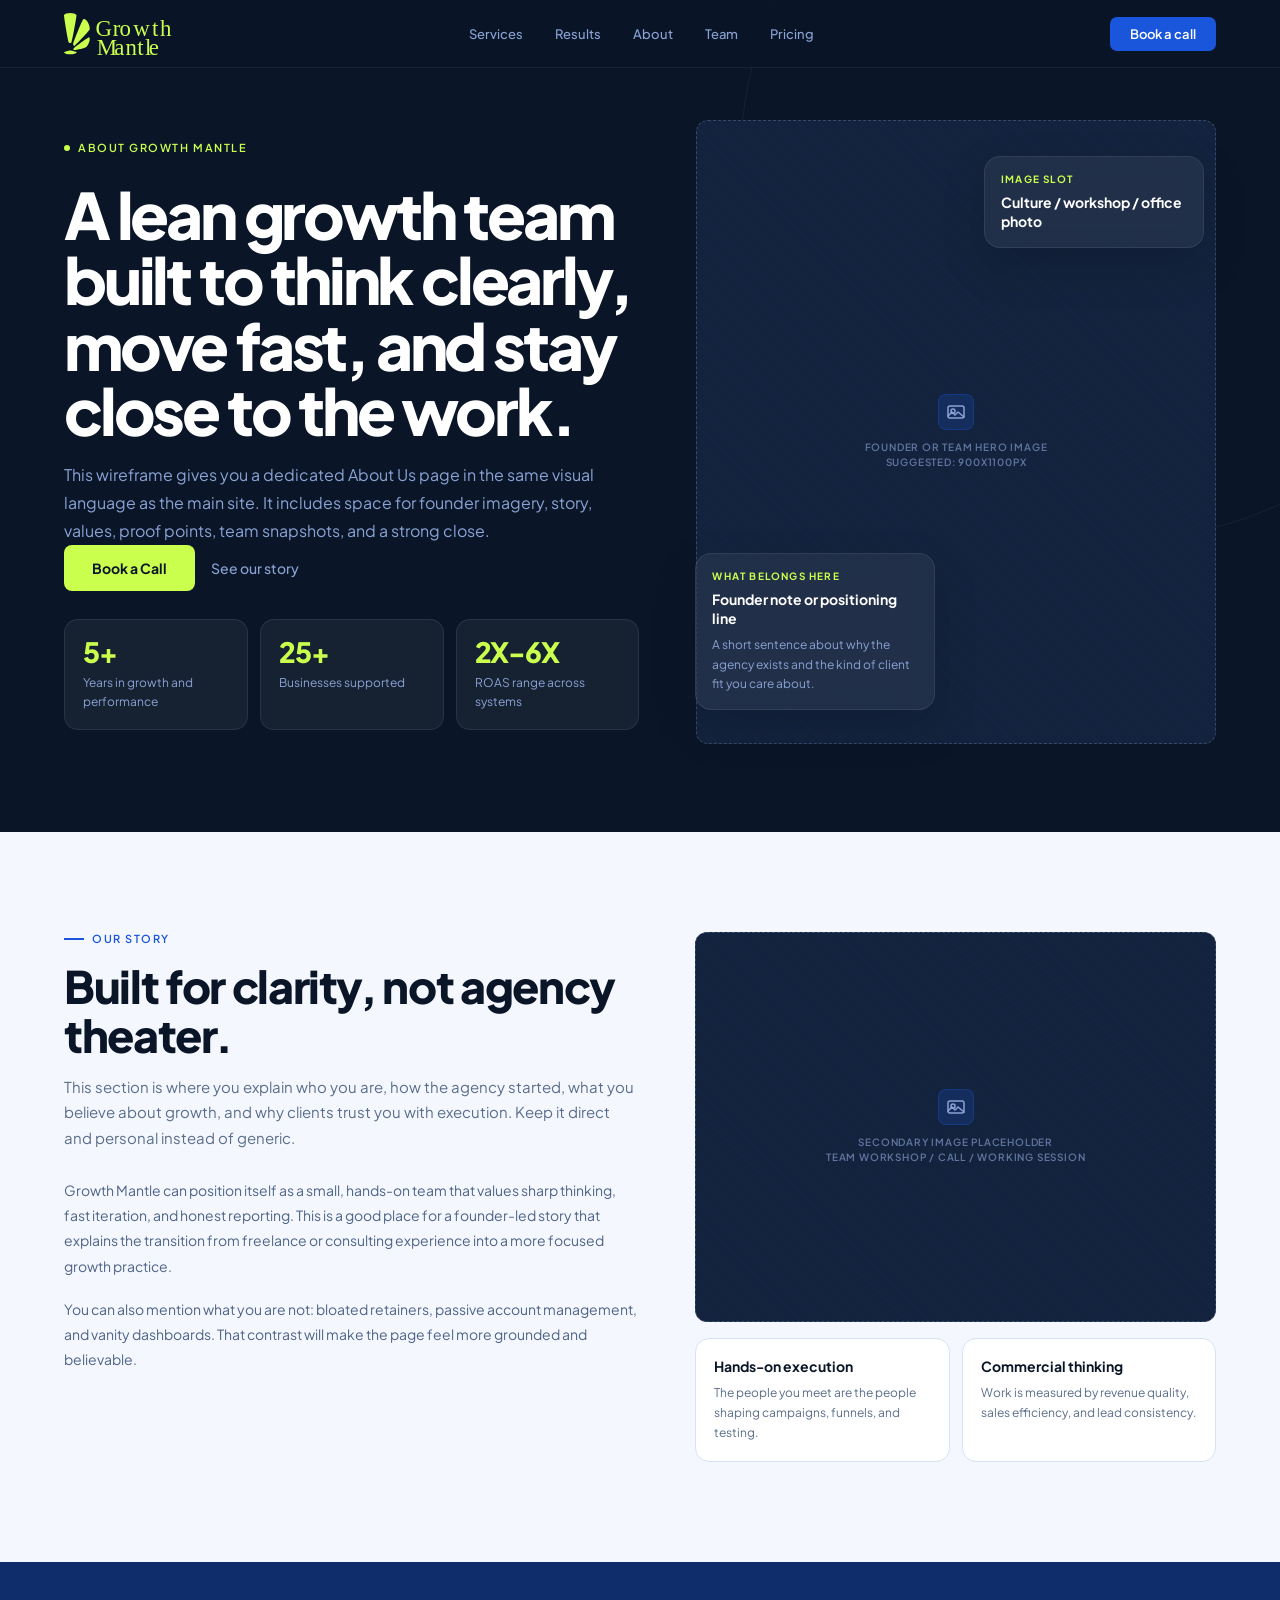
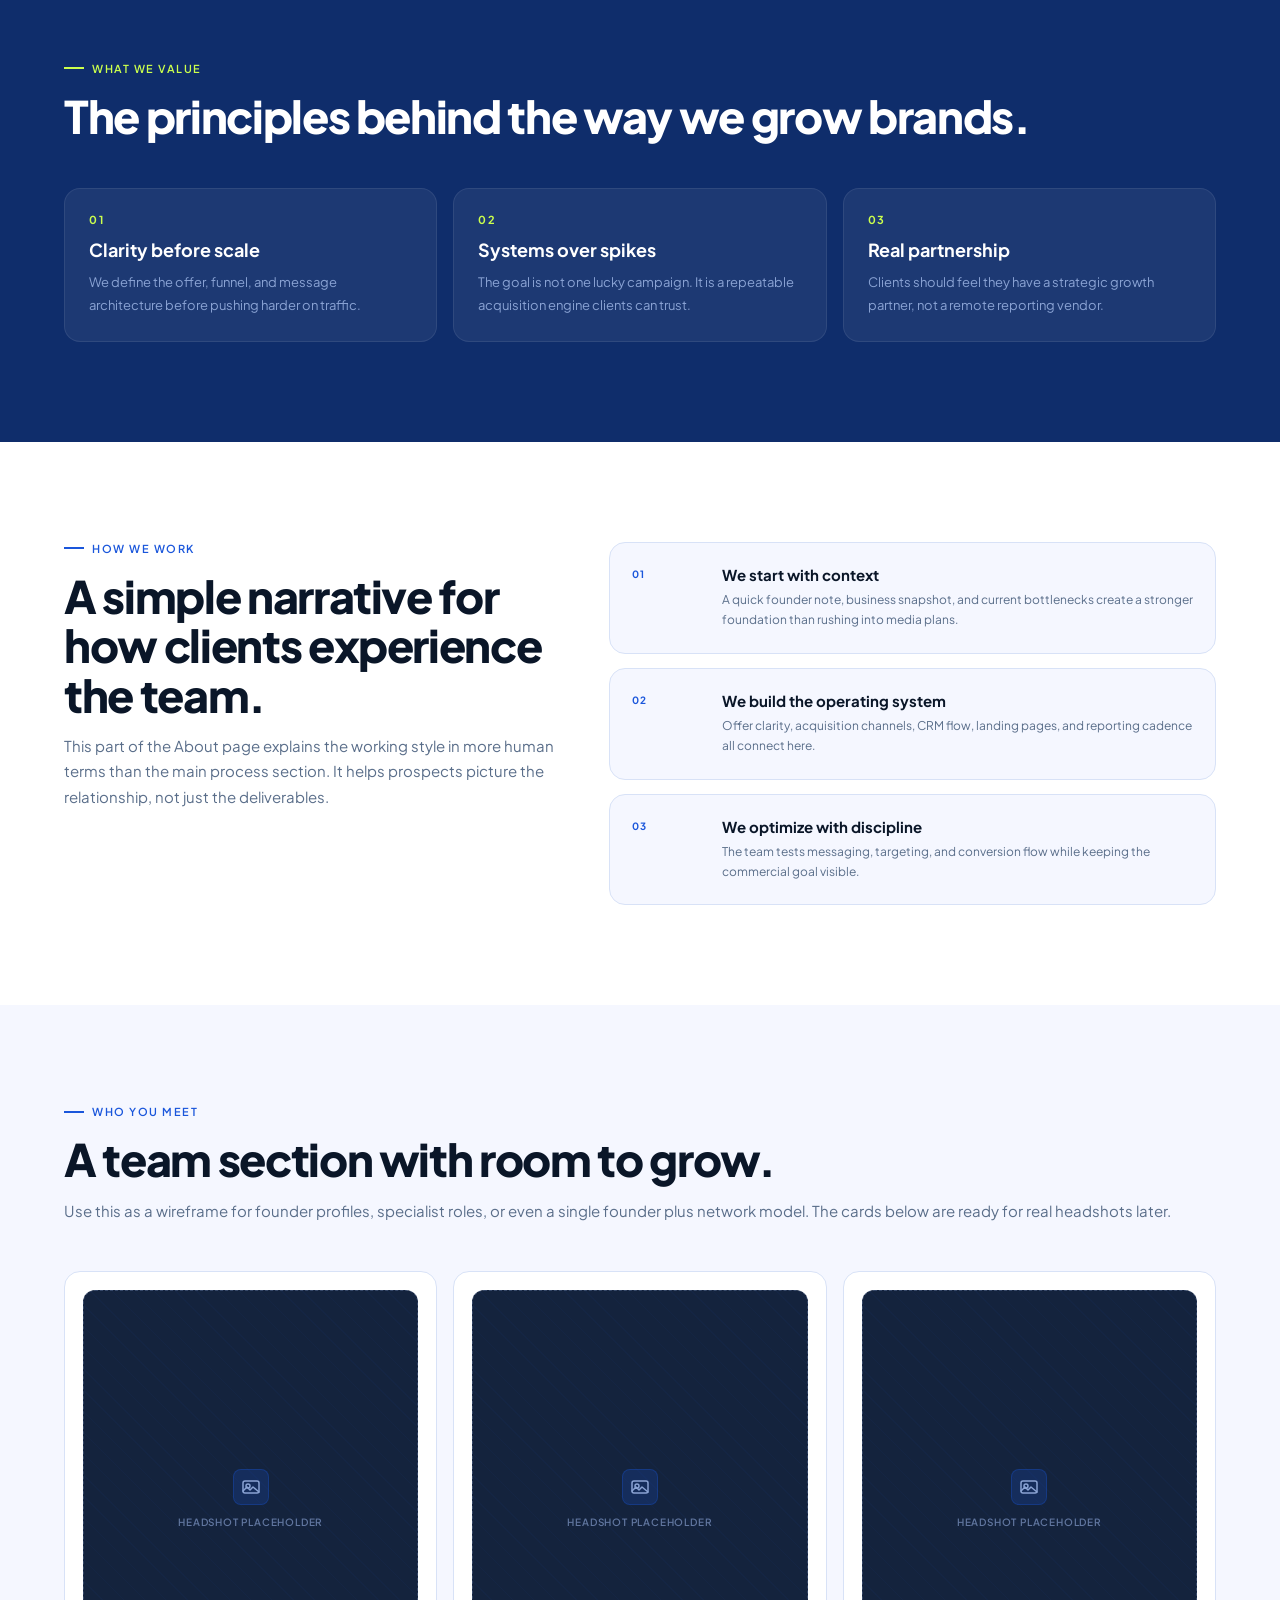
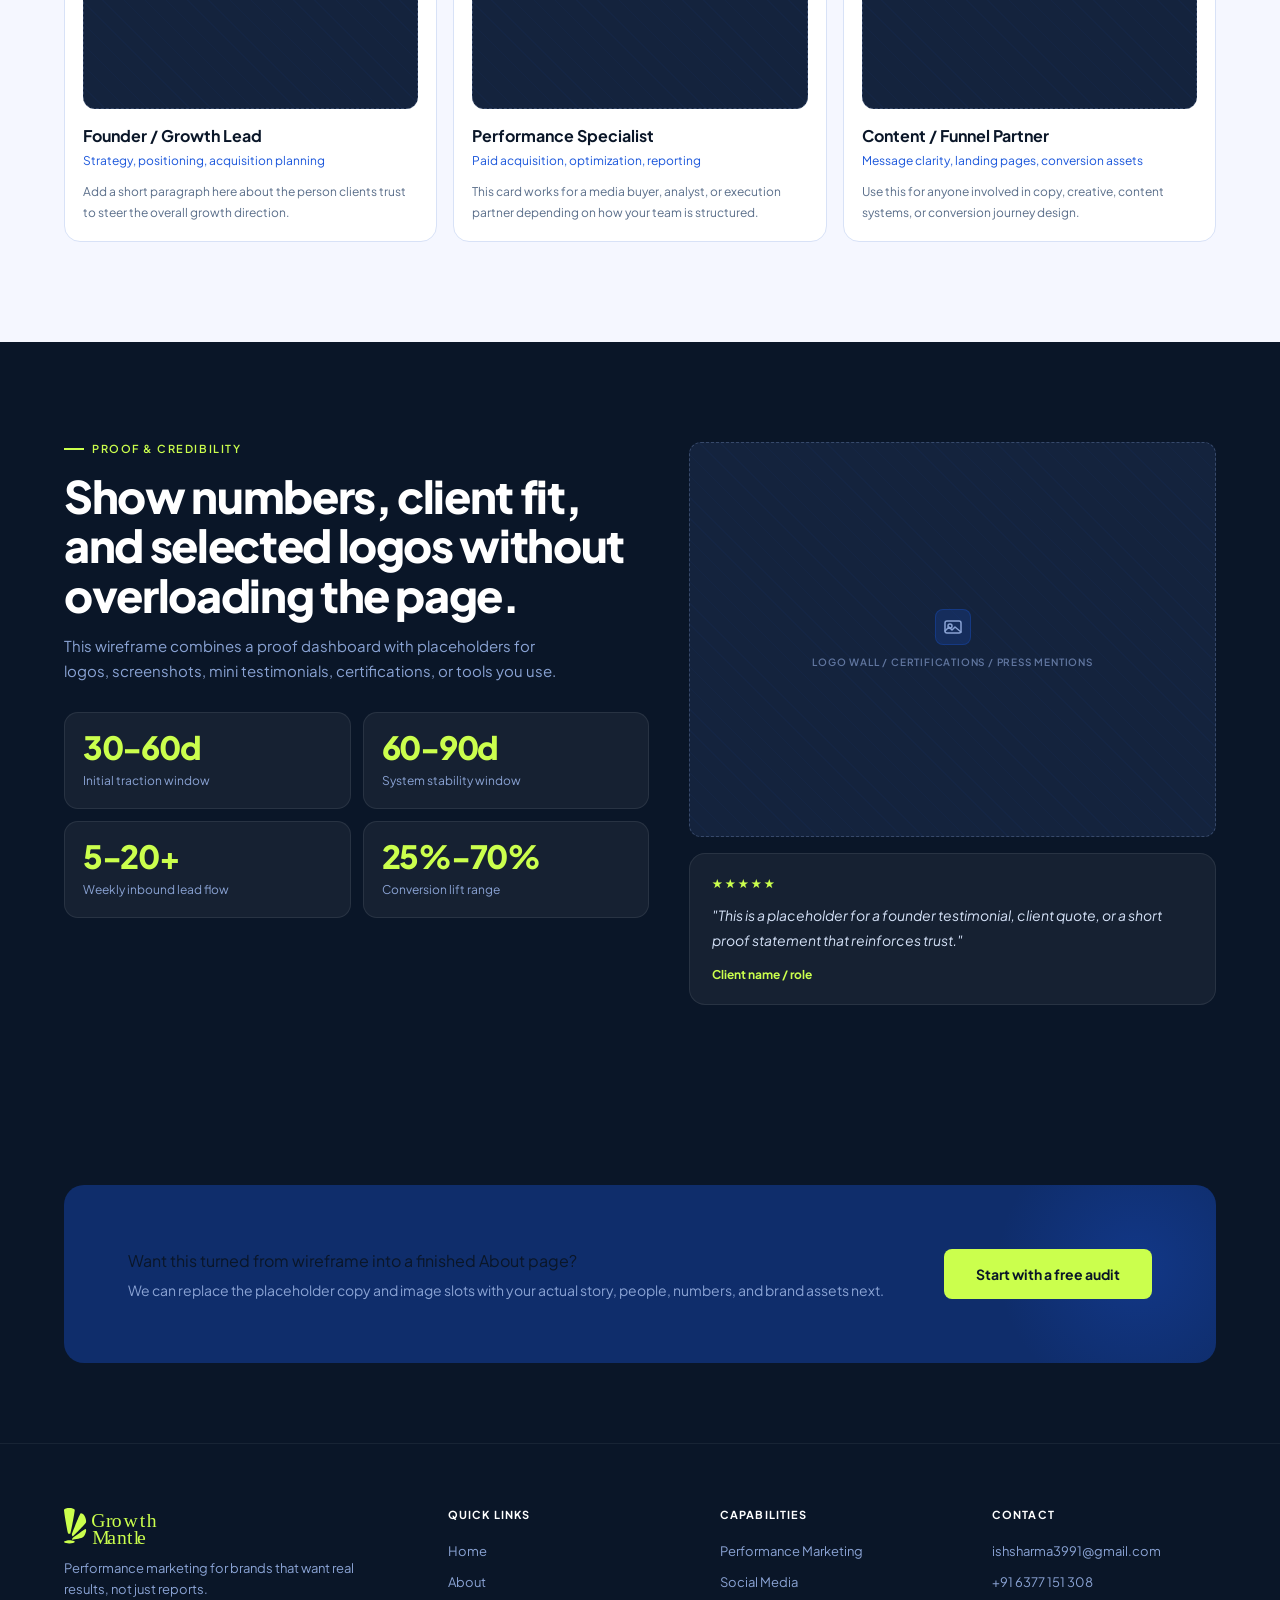
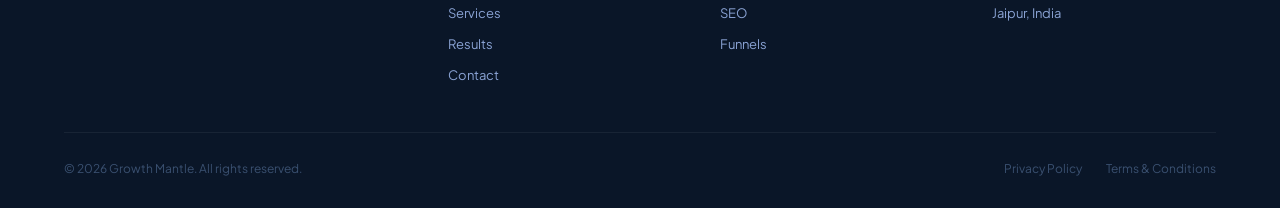
==== about.html @ 4ba9807e "feat: add About page wireframe and corresponding component styles" ====
<!DOCTYPE html>
<html lang="en">

<head>
  <meta charset="UTF-8">
  <meta name="viewport" content="width=device-width, initial-scale=1.0">
  <title>About Us - Growth Mantle</title>
  <link href="https://fonts.googleapis.com/css2?family=Plus+Jakarta+Sans:wght@300;400;500;600;700;800&display=swap"
    rel="stylesheet">
  <link rel="stylesheet" href="css/style.css">
</head>

<body class="about-page">

  <nav>
    <div class="nav-inner">
      <a href="index.html" class="nav-logo" aria-label="Growth Mantle home">
        <img src="images/logo.svg" alt="Growth Mantle" class="nav-logo-image">
      </a>
      <div class="nav-links">
        <a href="index.html#services">Services</a>
        <a href="index.html#results">Results</a>
        <a href="about.html">About</a>
        <a href="#team">Team</a>
        <a href="index.html#pricing">Pricing</a>
      </div>
      <a href="index.html#contact" class="nav-cta">Book a call</a>
    </div>
  </nav>

  <section class="about-page-hero">
    <div class="about-page-hero-bg about-page-hero-bg-a"></div>
    <div class="about-page-hero-bg about-page-hero-bg-b"></div>
    <div class="about-page-inner">
      <div class="about-page-copy fade-up">
        <div class="hero-eyebrow"><span class="hero-dot"></span> About Growth Mantle</div>
        <h1 class="about-page-h1">A lean growth team built to think clearly, move fast, and stay close to the work.</h1>
        <p class="about-page-sub">This wireframe gives you a dedicated About Us page in the same visual language as the
          main site. It includes space for founder imagery, story, values, proof points, team snapshots, and a strong
          close.</p>
        <div class="hero-actions">
          <a href="index.html#contact" class="btn-primary">Book a Call</a>
          <a href="#story" class="btn-ghost">See our story</a>
        </div>
        <div class="about-page-mini-stats">
          <div class="about-page-mini-card">
            <div class="about-page-mini-value">5+</div>
            <div class="about-page-mini-label">Years in growth and performance</div>
          </div>
          <div class="about-page-mini-card">
            <div class="about-page-mini-value">25+</div>
            <div class="about-page-mini-label">Businesses supported</div>
          </div>
          <div class="about-page-mini-card">
            <div class="about-page-mini-value">2X-6X</div>
            <div class="about-page-mini-label">ROAS range across systems</div>
          </div>
        </div>
      </div>
      <div class="about-page-visual fade-up">
        <div class="about-wire-hero-main ph">
          <div class="ph-icon"><svg width="20" height="20" viewBox="0 0 20 20" fill="none">
              <rect x="2" y="4" width="16" height="12" rx="2" stroke="#8AA3D4" stroke-width="1.5" />
              <circle cx="7" cy="9" r="2" stroke="#8AA3D4" stroke-width="1.5" />
              <path d="M2 14l4-4 3 3 3-3 6 5" stroke="#8AA3D4" stroke-width="1.5" stroke-linecap="round"
                stroke-linejoin="round" />
            </svg></div>
          <div class="ph-label">Founder or team hero image<br />Suggested: 900x1100px</div>
        </div>
        <div class="about-wire-floating about-wire-floating-a">
          <div class="about-wire-note-label">What belongs here</div>
          <div class="about-wire-note-title">Founder note or positioning line</div>
          <div class="about-wire-note-copy">A short sentence about why the agency exists and the kind of client fit you
            care about.</div>
        </div>
        <div class="about-wire-floating about-wire-floating-b">
          <div class="about-wire-note-label">Image Slot</div>
          <div class="about-wire-note-title">Culture / workshop / office photo</div>
        </div>
      </div>
    </div>
  </section>

  <section class="about-story-wrap" id="story">
    <div class="about-story-layout">
      <div class="fade-up">
        <div class="eyebrow">Our Story</div>
        <h2 class="sec-h2">Built for clarity, not agency theater.</h2>
        <p class="sec-p" style="max-width:580px;">This section is where you explain who you are, how the agency started,
          what you believe about growth, and why clients trust you with execution. Keep it direct and personal instead of
          generic.</p>
        <div class="about-story-text">
          <p>Growth Mantle can position itself as a small, hands-on team that values sharp thinking, fast iteration, and
            honest reporting. This is a good place for a founder-led story that explains the transition from freelance or
            consulting experience into a more focused growth practice.</p>
          <p>You can also mention what you are not: bloated retainers, passive account management, and vanity dashboards.
            That contrast will make the page feel more grounded and believable.</p>
        </div>
      </div>
      <div class="about-story-side fade-up">
        <div class="ph about-story-photo">
          <div class="ph-icon"><svg width="20" height="20" viewBox="0 0 20 20" fill="none">
              <rect x="2" y="4" width="16" height="12" rx="2" stroke="#8AA3D4" stroke-width="1.5" />
              <circle cx="7" cy="9" r="2" stroke="#8AA3D4" stroke-width="1.5" />
              <path d="M2 14l4-4 3 3 3-3 6 5" stroke="#8AA3D4" stroke-width="1.5" stroke-linecap="round"
                stroke-linejoin="round" />
            </svg></div>
          <div class="ph-label">Secondary image placeholder<br />Team workshop / call / working session</div>
        </div>
        <div class="about-principles">
          <div class="about-principle-card">
            <div class="about-principle-title">Hands-on execution</div>
            <div class="about-principle-copy">The people you meet are the people shaping campaigns, funnels, and testing.
            </div>
          </div>
          <div class="about-principle-card">
            <div class="about-principle-title">Commercial thinking</div>
            <div class="about-principle-copy">Work is measured by revenue quality, sales efficiency, and lead consistency.
            </div>
          </div>
        </div>
      </div>
    </div>
  </section>

  <section class="about-values-wrap">
    <div class="eyebrow volt">What We Value</div>
    <h2 class="sec-h2 light">The principles behind the way we grow brands.</h2>
    <div class="about-values-grid">
      <div class="about-value-card fade-up">
        <div class="about-value-num">01</div>
        <div class="about-value-title">Clarity before scale</div>
        <div class="about-value-copy">We define the offer, funnel, and message architecture before pushing harder on
          traffic.</div>
      </div>
      <div class="about-value-card fade-up">
        <div class="about-value-num">02</div>
        <div class="about-value-title">Systems over spikes</div>
        <div class="about-value-copy">The goal is not one lucky campaign. It is a repeatable acquisition engine clients
          can trust.</div>
      </div>
      <div class="about-value-card fade-up">
        <div class="about-value-num">03</div>
        <div class="about-value-title">Real partnership</div>
        <div class="about-value-copy">Clients should feel they have a strategic growth partner, not a remote reporting
          vendor.</div>
      </div>
    </div>
  </section>

  <section class="about-journey-wrap">
    <div class="about-journey-layout">
      <div class="fade-up">
        <div class="eyebrow">How We Work</div>
        <h2 class="sec-h2">A simple narrative for how clients experience the team.</h2>
        <p class="sec-p">This part of the About page explains the working style in more human terms than the main process
          section. It helps prospects picture the relationship, not just the deliverables.</p>
      </div>
      <div class="about-journey-list">
        <div class="about-journey-step fade-up">
          <div class="about-journey-step-num">01</div>
          <div>
            <div class="about-journey-step-title">We start with context</div>
            <div class="about-journey-step-copy">A quick founder note, business snapshot, and current bottlenecks create a
              stronger foundation than rushing into media plans.</div>
          </div>
        </div>
        <div class="about-journey-step fade-up">
          <div class="about-journey-step-num">02</div>
          <div>
            <div class="about-journey-step-title">We build the operating system</div>
            <div class="about-journey-step-copy">Offer clarity, acquisition channels, CRM flow, landing pages, and
              reporting cadence all connect here.</div>
          </div>
        </div>
        <div class="about-journey-step fade-up">
          <div class="about-journey-step-num">03</div>
          <div>
            <div class="about-journey-step-title">We optimize with discipline</div>
            <div class="about-journey-step-copy">The team tests messaging, targeting, and conversion flow while keeping the
              commercial goal visible.</div>
          </div>
        </div>
      </div>
    </div>
  </section>

  <section class="about-team-wrap" id="team">
    <div class="eyebrow">Who You Meet</div>
    <h2 class="sec-h2">A team section with room to grow.</h2>
    <p class="sec-p">Use this as a wireframe for founder profiles, specialist roles, or even a single founder plus
      network model. The cards below are ready for real headshots later.</p>
    <div class="about-team-grid">
      <div class="about-team-card fade-up">
        <div class="ph about-team-photo">
          <div class="ph-icon"><svg width="20" height="20" viewBox="0 0 20 20" fill="none">
              <rect x="2" y="4" width="16" height="12" rx="2" stroke="#8AA3D4" stroke-width="1.5" />
              <circle cx="7" cy="9" r="2" stroke="#8AA3D4" stroke-width="1.5" />
              <path d="M2 14l4-4 3 3 3-3 6 5" stroke="#8AA3D4" stroke-width="1.5" stroke-linecap="round"
                stroke-linejoin="round" />
            </svg></div>
          <div class="ph-label">Headshot placeholder</div>
        </div>
        <div class="about-team-name">Founder / Growth Lead</div>
        <div class="about-team-role">Strategy, positioning, acquisition planning</div>
        <div class="about-team-copy">Add a short paragraph here about the person clients trust to steer the overall growth
          direction.</div>
      </div>
      <div class="about-team-card fade-up">
        <div class="ph about-team-photo">
          <div class="ph-icon"><svg width="20" height="20" viewBox="0 0 20 20" fill="none">
              <rect x="2" y="4" width="16" height="12" rx="2" stroke="#8AA3D4" stroke-width="1.5" />
              <circle cx="7" cy="9" r="2" stroke="#8AA3D4" stroke-width="1.5" />
              <path d="M2 14l4-4 3 3 3-3 6 5" stroke="#8AA3D4" stroke-width="1.5" stroke-linecap="round"
                stroke-linejoin="round" />
            </svg></div>
          <div class="ph-label">Headshot placeholder</div>
        </div>
        <div class="about-team-name">Performance Specialist</div>
        <div class="about-team-role">Paid acquisition, optimization, reporting</div>
        <div class="about-team-copy">This card works for a media buyer, analyst, or execution partner depending on how
          your team is structured.</div>
      </div>
      <div class="about-team-card fade-up">
        <div class="ph about-team-photo">
          <div class="ph-icon"><svg width="20" height="20" viewBox="0 0 20 20" fill="none">
              <rect x="2" y="4" width="16" height="12" rx="2" stroke="#8AA3D4" stroke-width="1.5" />
              <circle cx="7" cy="9" r="2" stroke="#8AA3D4" stroke-width="1.5" />
              <path d="M2 14l4-4 3 3 3-3 6 5" stroke="#8AA3D4" stroke-width="1.5" stroke-linecap="round"
                stroke-linejoin="round" />
            </svg></div>
          <div class="ph-label">Headshot placeholder</div>
        </div>
        <div class="about-team-name">Content / Funnel Partner</div>
        <div class="about-team-role">Message clarity, landing pages, conversion assets</div>
        <div class="about-team-copy">Use this for anyone involved in copy, creative, content systems, or conversion
          journey design.</div>
      </div>
    </div>
  </section>

  <section class="about-proof-wrap">
    <div class="about-proof-layout">
      <div class="fade-up">
        <div class="eyebrow volt">Proof & Credibility</div>
        <h2 class="sec-h2 light">Show numbers, client fit, and selected logos without overloading the page.</h2>
        <p class="sec-p light">This wireframe combines a proof dashboard with placeholders for logos, screenshots, mini
          testimonials, certifications, or tools you use.</p>
        <div class="about-proof-grid">
          <div class="about-proof-card">
            <div class="about-proof-value">30-60d</div>
            <div class="about-proof-label">Initial traction window</div>
          </div>
          <div class="about-proof-card">
            <div class="about-proof-value">60-90d</div>
            <div class="about-proof-label">System stability window</div>
          </div>
          <div class="about-proof-card">
            <div class="about-proof-value">5-20+</div>
            <div class="about-proof-label">Weekly inbound lead flow</div>
          </div>
          <div class="about-proof-card">
            <div class="about-proof-value">25%-70%</div>
            <div class="about-proof-label">Conversion lift range</div>
          </div>
        </div>
      </div>
      <div class="about-proof-side fade-up">
        <div class="ph about-logo-wall">
          <div class="ph-icon"><svg width="20" height="20" viewBox="0 0 20 20" fill="none">
              <rect x="2" y="4" width="16" height="12" rx="2" stroke="#8AA3D4" stroke-width="1.5" />
              <circle cx="7" cy="9" r="2" stroke="#8AA3D4" stroke-width="1.5" />
              <path d="M2 14l4-4 3 3 3-3 6 5" stroke="#8AA3D4" stroke-width="1.5" stroke-linecap="round"
                stroke-linejoin="round" />
            </svg></div>
          <div class="ph-label">Logo wall / certifications / press mentions</div>
        </div>
        <div class="about-quote-card">
          <div class="testi-stars">★★★★★</div>
          <div class="about-quote-copy">"This is a placeholder for a founder testimonial, client quote, or a short proof
            statement that reinforces trust."</div>
          <div class="about-quote-author">Client name / role</div>
        </div>
      </div>
    </div>
  </section>

  <section class="cta-wrap">
    <div class="cta-wrap-inner">
      <div class="cta-box">
        <div>
          <div class="cta-title">Want this turned from wireframe into a finished About page?</div>
          <div class="cta-sub">We can replace the placeholder copy and image slots with your actual story, people,
            numbers, and brand assets next.</div>
        </div>
        <a href="index.html#contact" class="btn-cta">Start with a free audit</a>
      </div>
    </div>
  </section>

  <footer>
    <div class="ft-inner">
      <div class="ft-grid">
        <div>
          <a href="index.html" class="ft-logo" aria-label="Growth Mantle home">
            <img src="images/logo.svg" alt="Growth Mantle" class="ft-logo-image">
          </a>
          <p class="ft-tagline">Performance marketing for brands that want real results, not just reports.</p>
        </div>
        <div>
          <div class="ft-col-title">Quick links</div>
          <ul class="ft-links">
            <li><a href="index.html">Home</a></li>
            <li><a href="about.html">About</a></li>
            <li><a href="index.html#services">Services</a></li>
            <li><a href="index.html#results">Results</a></li>
            <li><a href="index.html#contact">Contact</a></li>
          </ul>
        </div>
        <div>
          <div class="ft-col-title">Capabilities</div>
          <ul class="ft-links">
            <li><a href="index.html#services">Performance Marketing</a></li>
            <li><a href="index.html#services">Social Media</a></li>
            <li><a href="index.html#services">SEO</a></li>
            <li><a href="index.html#services">Funnels</a></li>
          </ul>
        </div>
        <div>
          <div class="ft-col-title">Contact</div>
          <ul class="ft-links">
            <li><a href="mailto:ishsharma3991@gmail.com">ishsharma3991@gmail.com</a></li>
            <li><a href="tel:+916377151308">+91 6377 151 308</a></li>
            <li><a href="#">Jaipur, India</a></li>
          </ul>
        </div>
      </div>
      <div class="ft-bottom">
        <div class="ft-copy">© 2026 Growth Mantle. All rights reserved.</div>
        <div class="ft-legal"><a href="#">Privacy Policy</a><a href="#">Terms & Conditions</a></div>
      </div>
    </div>
  </footer>

  <script src="js/app.js"></script>
</body>

</html>
---- css/style.css ----
:root {
      --abyss: #0A1628;
      --mantle: #0F2D6B;
      --signal: #1A56DB;
      --ice: #E8F0FE;
      --volt: #CBFF4D;
      --chalk: #F5F7FF;
      --slate: #4B6CB7;
      --muted: #8AA3D4;
      --white: #FFFFFF;
      --font: 'Plus Jakarta Sans', sans-serif;
    }

    *,
    *::before,
    *::after {
      box-sizing: border-box;
      margin: 0;
      padding: 0;
    }

    html {
      scroll-behavior: smooth;
    }

    body {
      font-family: var(--font);
      background: var(--chalk);
      color: var(--abyss);
      overflow-x: hidden;
    }

    /* IMAGE PLACEHOLDER SYSTEM */
    .ph {
      background: #14233d;
      border: 1.5px dashed rgba(138, 163, 212, 0.3);
      border-radius: 12px;
      display: flex;
      flex-direction: column;
      align-items: center;
      justify-content: center;
      gap: 10px;
      position: relative;
      overflow: hidden;
    }

    .ph::before {
      content: '';
      position: absolute;
      inset: 0;
      background: repeating-linear-gradient(45deg,
          transparent, transparent 14px,
          rgba(26, 86, 219, 0.04) 14px, rgba(26, 86, 219, 0.04) 15px);
    }

    .ph-icon {
      width: 36px;
      height: 36px;
      border-radius: 8px;
      background: rgba(26, 86, 219, 0.2);
      border: 1px solid rgba(26, 86, 219, 0.3);
      display: flex;
      align-items: center;
      justify-content: center;
      position: relative;
      z-index: 1;
      flex-shrink: 0;
    }

    .ph-label {
      font-size: 10px;
      font-weight: 600;
      letter-spacing: 0.08em;
      text-transform: uppercase;
      color: rgba(138, 163, 212, 0.65);
      position: relative;
      z-index: 1;
      text-align: center;
      padding: 0 12px;
      line-height: 1.5;
    }

    .ph.light {
      background: #dce6f5;
      border-color: rgba(26, 86, 219, 0.18);
    }

    .ph.light .ph-icon {
      background: rgba(26, 86, 219, 0.08);
      border-color: rgba(26, 86, 219, 0.18);
    }

    .ph.light .ph-label {
      color: rgba(75, 108, 183, 0.75);
    }

    .ph.light::before {
      background: repeating-linear-gradient(45deg, transparent, transparent 14px, rgba(26, 86, 219, 0.04) 14px, rgba(26, 86, 219, 0.04) 15px);
    }

    .ph.no-radius {
      border-radius: 0;
      border: none;
      border-bottom: 1.5px dashed rgba(138, 163, 212, 0.25);
    }

    /* CONTAINER */
    .container {
      max-width: 1200px;
      margin-left: auto;
      margin-right: auto;
      width: 100%;
    }

    /* NAV */
    nav {
      position: fixed;
      top: 0;
      left: 0;
      right: 0;
      z-index: 100;
      padding: 0 5%;
      height: 68px;
      background: rgba(10, 22, 40, 0.92);
      backdrop-filter: blur(12px);
      border-bottom: 1px solid rgba(255, 255, 255, 0.06);
    }

    .nav-inner {
      max-width: 1200px;
      margin: 0 auto;
      display: flex;
      align-items: center;
      justify-content: space-between;
      height: 100%;
    }

    .nav-logo {
  display: flex;
  align-items: center;
  text-decoration: none;
}

.nav-logo-image {
  display: block;
  width: auto;
  height: 42px;
}

    .nav-links {
      display: flex;
      align-items: center;
      gap: 32px;
    }

    .nav-links a {
      font-size: 13px;
      font-weight: 500;
      color: var(--muted);
      text-decoration: none;
      transition: color 0.2s;
    }

    .nav-links a:hover {
      color: var(--white);
    }

    .nav-cta {
      background: var(--signal);
      color: var(--white);
      font-size: 13px;
      font-weight: 600;
      padding: 9px 20px;
      border-radius: 7px;
      text-decoration: none;
      transition: background 0.2s;
    }

    .nav-cta:hover {
      background: #1645b8;
    }

    /* HERO */
    .hero {
      min-height: 70vh;
      background: var(--abyss);
      padding: 120px 5% 80px;
      position: relative;
      overflow: hidden;
    }

    .hero-inner {
      max-width: 1200px;
      margin: 0 auto;
      display: grid;
      grid-template-columns: 1fr 1fr;
      align-items: center;
      gap: 60px;
    }

    .hero-bg-circle {
      position: absolute;
      border-radius: 50%;
      border: 1px solid rgba(255, 255, 255, 0.05);
      pointer-events: none;
    }

    .hero-bg-c1 {
      width: 700px;
      height: 700px;
      right: -200px;
      top: -200px;
    }

    .hero-bg-c2 {
      width: 400px;
      height: 400px;
      right: 50px;
      top: 50px;
    }

    .hero-bg-c3 {
      width: 200px;
      height: 200px;
      right: 220px;
      top: 180px;
    }

    .hero-left {
      position: relative;
      z-index: 2;
    }

    .hero-right {
      position: relative;
      z-index: 2;
    }

    .hero-eyebrow {
      display: inline-flex;
      align-items: center;
      gap: 8px;
      font-size: 11px;
      font-weight: 600;
      letter-spacing: 0.14em;
      text-transform: uppercase;
      color: var(--volt);
      margin-bottom: 28px;
    }

    .hero-dot {
      width: 6px;
      height: 6px;
      background: var(--volt);
      border-radius: 50%;
    }

    .hero-h1 {
      font-size: clamp(40px, 4.5vw, 72px);
      font-weight: 800;
      color: var(--white);
      line-height: 1.0;
      letter-spacing: -0.04em;
      margin-bottom: 24px;
    }

    .hero-h1 span {
      color: var(--volt);
    }

    .hero-sub {
      font-size: clamp(14px, 1.3vw, 17px);
      color: var(--muted);
      line-height: 1.7;
      max-width: 440px;
      margin-bottom: 44px;
    }

    .hero-actions {
      display: flex;
      align-items: center;
      gap: 16px;
      flex-wrap: wrap;
    }

    .btn-primary {
      background: var(--volt);
      color: var(--abyss);
      font-size: 14px;
      font-weight: 700;
      padding: 14px 28px;
      border-radius: 8px;
      text-decoration: none;
      transition: transform 0.15s, box-shadow 0.15s;
    }

    .btn-primary:hover {
      transform: translateY(-1px);
      box-shadow: 0 8px 24px rgba(203, 255, 77, 0.25);
    }

    .btn-ghost {
      color: var(--muted);
      font-size: 14px;
      font-weight: 500;
      text-decoration: none;
      display: flex;
      align-items: center;
      gap: 6px;
      transition: color 0.2s;
    }

    .btn-ghost:hover {
      color: var(--white);
    }

    .hero-stats {
      display: flex;
      gap: 40px;
      margin-top: 60px;
      padding-top: 40px;
      border-top: 1px solid rgba(255, 255, 255, 0.08);
      flex-wrap: wrap;
    }

    .stat-num {
      font-size: 32px;
      font-weight: 800;
      color: var(--volt);
      letter-spacing: -0.04em;
      line-height: 1;
    }

    .stat-label {
      font-size: 12px;
      color: var(--muted);
      margin-top: 6px;
    }

    /* Hero image arrangement */
    .hero-img-wrap {
      position: relative;
    }

    .hero-img-main {
      width: 100%;
      max-width: 400px;
      aspect-ratio: 4/5;
      border-radius: 12px;
      overflow: hidden;
      border: 1px solid rgba(255, 255, 255, 0.1);
      background: var(--mantle);
      margin: 0 auto;
    }

    .hero-img-main img {
      width: 100%;
      height: 100%;
      object-fit: cover;
      display: block;
    }

    .hero-img-inset {
      position: absolute;
      top: 20px;
      right: -20px;
      width: 34%;
      aspect-ratio: 1;
    }

    .hero-badge {
      position: absolute;
      bottom: -20px;
      left: -20px;
      background: var(--mantle);
      border: 1px solid rgba(255, 255, 255, 0.1);
      border-radius: 12px;
      padding: 14px 18px;
      display: flex;
      align-items: center;
      gap: 12px;
    }

    .hero-badge-icon {
      width: 34px;
      height: 34px;
      background: var(--volt);
      border-radius: 8px;
      display: flex;
      align-items: center;
      justify-content: center;
      flex-shrink: 0;
    }

    .hero-badge-num {
      font-size: 18px;
      font-weight: 800;
      color: var(--white);
      letter-spacing: -0.03em;
    }

    .hero-badge-lbl {
      font-size: 10px;
      color: var(--muted);
      margin-top: 2px;
    }

    /* TICKER */
    .ticker {
      background: var(--mantle);
      padding: 16px 0;
      overflow: hidden;
      border-top: 1px solid rgba(255, 255, 255, 0.06);
      border-bottom: 1px solid rgba(255, 255, 255, 0.06);
    }

    .ticker-track {
      display: flex;
      white-space: nowrap;
      animation: tick 28s linear infinite;
    }

    .ticker-item {
      display: inline-flex;
      align-items: center;
      gap: 12px;
      padding: 0 32px;
      font-size: 12px;
      font-weight: 600;
      letter-spacing: 0.12em;
      text-transform: uppercase;
      color: var(--muted);
    }

    .ticker-item span {
      color: var(--volt);
      font-size: 10px;
    }

    /* LOGOS CAROUSEL */
    .logos-ticker {
      background: var(--abyss);
      padding: 50px 0;
      overflow: hidden;
      border-top: 1px solid rgba(255, 255, 255, 0.05);
    }

    .logos-track {
      display: flex;
      align-items: center;
      gap: 80px;
      width: max-content;
      animation: logo-scroll 40s linear infinite;
    }

    .logos-track img {
      height: 35px;
      width: auto;
      filter: brightness(0) invert(1);
      opacity: 0.6;
      transition: opacity 0.3s;
    }

    .logos-track img:hover {
      opacity: 1;
    }

    @keyframes logo-scroll {
      from {
        transform: translateX(0);
      }
      to {
        transform: translateX(-50%);
      }
    }

    @keyframes tick {
      from {
        transform: translateX(0);
      }

      to {
        transform: translateX(-50%);
      }
    }

    /* SHARED SECTION */
    section {
      padding: 100px 5%;
    }

    section>.container,
    section>.eyebrow,
    section>.sec-h2,
    section>.sec-p,
    section>.svc-layout,
    section>.about-layout,
    section>.proc-layout,
    section>.testi-layout,
    section>.cases-grid,
    section>div[style],
    section>.pricing-grid {
      max-width: 1200px;
      margin-left: auto;
      margin-right: auto;
    }

    .sec-inner {
      max-width: 1200px;
      margin: 0 auto;
    }

    .eyebrow {
      font-size: 11px;
      font-weight: 600;
      letter-spacing: 0.14em;
      text-transform: uppercase;
      color: var(--signal);
      margin-bottom: 16px;
      display: flex;
      align-items: center;
      gap: 8px;
    }

    .eyebrow::before {
      content: '';
      display: block;
      width: 20px;
      height: 2px;
      background: currentColor;
    }

    .eyebrow.volt {
      color: var(--volt);
    }

    .sec-h2 {
      font-size: clamp(28px, 3.5vw, 48px);
      font-weight: 800;
      letter-spacing: -0.03em;
      line-height: 1.1;
      color: var(--abyss);
    }

    .sec-h2.light {
      color: var(--white);
    }

    .sec-p {
      font-size: 15px;
      color: #5A6E8A;
      line-height: 1.7;
      max-width: 500px;
      margin-top: 14px;
    }

    .sec-p.light {
      color: var(--muted);
    }

    /* SERVICES */
    /* svc-layout removed during refactor */

    /* svc-img-stack removed during refactor */

    .svc-grid {
      display: grid;
      grid-template-columns: repeat(2, 1fr);
      gap: 24px;
      margin-top: 48px;
    }

    .svc-card {
      background: var(--white);
      border: 0.5px solid #D0DCF4;
      border-radius: 14px;
      overflow: hidden;
      transition: transform 0.3s cubic-bezier(0.34, 1.56, 0.64, 1), box-shadow 0.3s ease;
      display: flex;
      flex-direction: column;
    }

    .svc-card:hover {
      transform: translateY(-8px);
      box-shadow: 0 20px 48px rgba(15, 45, 107, 0.12);
    }

    .svc-card-img {
      width: 100%;
      height: 280px;
      object-fit: cover;
    }

    .svc-card-body {
      padding: 24px;
      flex-grow: 1;
    }

    .svc-icon {
      width: 38px;
      height: 38px;
      background: var(--ice);
      border-radius: 9px;
      display: flex;
      align-items: center;
      justify-content: center;
      margin-bottom: 14px;
    }

    .svc-n {
      font-size: 10px;
      font-weight: 600;
      color: var(--signal);
      letter-spacing: 0.1em;
      text-transform: uppercase;
      margin-bottom: 6px;
    }

    .svc-name {
      font-size: 14px;
      font-weight: 700;
      color: var(--abyss);
      margin-bottom: 6px;
      letter-spacing: -0.01em;
    }

    .svc-desc {
      font-size: 12px;
      color: #5A6E8A;
      line-height: 1.65;
    }

    /* NUMBERS / ABOUT */
    .about-bg {
      background: var(--mantle);
    }

    .about-layout {
      display: grid;
      grid-template-columns: 1fr 1fr;
      gap: 80px;
      align-items: center;
    }

    .about-dashboard {
      background:
        radial-gradient(circle at top left, rgba(203, 255, 77, 0.14), transparent 34%),
        linear-gradient(180deg, rgba(12, 28, 64, 0.96), rgba(8, 22, 48, 0.98));
      border: 1px solid rgba(255, 255, 255, 0.08);
      border-radius: 24px;
      padding: 24px;
      box-shadow: 0 24px 60px rgba(6, 18, 42, 0.28);
      position: relative;
      overflow: hidden;
    }

    .about-dashboard::before {
      content: '';
      position: absolute;
      inset: 0;
      background: repeating-linear-gradient(45deg,
          transparent,
          transparent 16px,
          rgba(255, 255, 255, 0.025) 16px,
          rgba(255, 255, 255, 0.025) 17px);
      pointer-events: none;
    }

    .dash-hero,
    .dash-panel {
      position: relative;
      z-index: 1;
    }

    .dash-hero {
      background: linear-gradient(180deg, rgba(36, 84, 190, 0.92), rgba(21, 58, 148, 0.92));
      border: 1px solid rgba(255, 255, 255, 0.08);
      border-radius: 18px;
      padding: 18px;
      display: grid;
      gap: 18px;
      overflow: hidden;
    }

    .dash-top {
      display: flex;
      align-items: flex-start;
      justify-content: space-between;
      gap: 12px;
    }

    .dash-kicker {
      font-size: 10px;
      letter-spacing: 0.12em;
      text-transform: uppercase;
      color: rgba(232, 240, 254, 0.82);
    }

    .dash-title {
      font-size: 22px;
      font-weight: 800;
      color: var(--white);
      letter-spacing: -0.03em;
      margin-top: 6px;
    }

    .dash-badge {
      font-size: 11px;
      font-weight: 700;
      color: #0A1628;
      background: var(--volt);
      border-radius: 999px;
      padding: 8px 10px;
      line-height: 1;
      white-space: nowrap;
    }

    .dash-main-metric {
      display: grid;
      gap: 8px;
      max-width: 72%;
    }

    .dash-main-label,
    .dash-card-label {
      font-size: 11px;
      color: rgba(232, 240, 254, 0.72);
    }

    .dash-main-value {
      font-size: clamp(32px, 4vw, 46px);
      font-weight: 800;
      line-height: 0.95;
      letter-spacing: -0.05em;
      color: var(--white);
    }

    .dash-main-note,
    .dash-card-note {
      font-size: 12px;
      line-height: 1.55;
      color: rgba(232, 240, 254, 0.7);
    }

    .dash-bars {
      position: absolute;
      right: 18px;
      bottom: 18px;
      width: 104px;
      height: 84px;
      display: flex;
      align-items: end;
      gap: 6px;
    }

    .dash-bars span {
      flex: 1;
      border-radius: 999px 999px 4px 4px;
      background: linear-gradient(180deg, rgba(203, 255, 77, 0.42), rgba(203, 255, 77, 1));
      box-shadow: 0 10px 20px rgba(203, 255, 77, 0.18);
    }

    .dash-grid {
      position: relative;
      z-index: 1;
      display: grid;
      grid-template-columns: 1fr 1fr;
      gap: 12px;
      margin-top: 12px;
    }

    .dash-panel {
      background: rgba(255, 255, 255, 0.06);
      border: 1px solid rgba(255, 255, 255, 0.08);
      border-radius: 18px;
      padding: 18px;
      min-height: 126px;
    }

    .dash-panel-wide {
      grid-column: 1 / -1;
      min-height: auto;
    }

    .dash-card-value {
      font-size: 32px;
      font-weight: 800;
      color: var(--volt);
      letter-spacing: -0.04em;
      line-height: 1;
      margin-top: 8px;
      margin-bottom: 8px;
    }

    .dash-chip-row {
      display: flex;
      flex-wrap: wrap;
      gap: 8px;
      margin: 12px 0 10px;
    }

    .dash-chip {
      font-size: 11px;
      font-weight: 700;
      color: var(--ice);
      background: rgba(26, 86, 219, 0.32);
      border: 1px solid rgba(138, 163, 212, 0.18);
      border-radius: 999px;
      padding: 8px 10px;
      white-space: nowrap;
    }

    .dash-progress-list {
      display: grid;
      gap: 12px;
      margin-top: 12px;
    }

    .dash-progress-meta {
      display: flex;
      justify-content: space-between;
      gap: 12px;
      font-size: 11px;
      color: var(--ice);
      margin-bottom: 6px;
    }

    .dash-progress-track {
      width: 100%;
      height: 10px;
      border-radius: 999px;
      background: rgba(255, 255, 255, 0.08);
      overflow: hidden;
    }

    .dash-progress-track span {
      display: block;
      height: 100%;
      border-radius: inherit;
      background: linear-gradient(90deg, #7FB2FF 0%, #CBFF4D 100%);
    }

    @media (max-width: 900px) {
      .about-layout {
        gap: 32px;
      }

      .dash-grid {
        grid-template-columns: 1fr;
      }

      .dash-main-metric {
        max-width: 100%;
        padding-right: 120px;
      }
    }

    .num-grid {
      display: grid;
      grid-template-columns: 1fr 1fr;
      gap: 12px;
      margin-top: 28px;
    }

    .num-card {
      background: rgba(255, 255, 255, 0.06);
      border: 1px solid rgba(255, 255, 255, 0.08);
      border-radius: 12px;
      padding: 20px;
    }

    .num-val {
      font-size: 34px;
      font-weight: 800;
      color: var(--volt);
      letter-spacing: -0.04em;
      line-height: 1;
    }

    .num-lbl {
      font-size: 12px;
      color: var(--muted);
      margin-top: 8px;
      line-height: 1.4;
    }

    /* PROCESS */
    .how-bg {
      background: var(--abyss);
    }

    .proc-layout {
      display: grid;
      grid-template-columns: 1fr 1fr;
      gap: 64px;
      align-items: start;
      margin-top: 56px;
    }

    .steps {
      display: flex;
      flex-direction: column;
    }

    .step {
      padding: 26px 0;
      border-bottom: 1px solid rgba(255, 255, 255, 0.08);
      display: grid;
      grid-template-columns: 76px 1fr;
      gap: 16px;
    }

    .step:first-child {
      padding-top: 0;
    }

    .step:last-child {
      border-bottom: none;
    }

    .step-n {
      font-size: 10px;
      font-weight: 700;
      letter-spacing: 0.1em;
      color: var(--volt);
      text-transform: uppercase;
      padding-top: 3px;
    }

    .step-name {
      font-size: 15px;
      font-weight: 700;
      color: var(--white);
      margin-bottom: 6px;
      letter-spacing: -0.01em;
    }

    .step-desc {
      font-size: 12px;
      color: var(--muted);
      line-height: 1.65;
    }

    .proc-imgs {
      display: flex;
      flex-direction: column;
      gap: 12px;
      position: sticky;
      top: 100px;
    }

    .proc-img-actual {
      width: 100%;
      max-width: 400px;
      height: auto;
      border-radius: 14px;
      display: block;
    }

    /* CASE STUDIES */
    .cases-grid {
      display: grid;
      grid-template-columns: repeat(2, 1fr);
      gap: 16px;
      margin-top: 48px;
    }

    .case-card {
      background: var(--white);
      border: 0.5px solid #D0DCF4;
      border-radius: 14px;
      overflow: hidden;
      position: relative;
      transition: transform 0.2s, box-shadow 0.2s;
    }

    .case-card:hover {
      transform: translateY(-3px);
      box-shadow: 0 16px 40px rgba(15, 45, 107, 0.1);
    }

    .case-accent {
      position: absolute;
      top: 0;
      left: 0;
      right: 0;
      height: 3px;
      background: var(--signal);
    }

    .case-img {
      width: 100%;
      aspect-ratio: 16/9;
    }

    .case-photo {
      width: 100%;
      height: 100%;
      object-fit: cover;
      display: block;
      position: relative;
      z-index: 1;
    }

    .case-body {
      padding: 22px;
    }

    .case-tags {
      display: flex;
      gap: 6px;
      flex-wrap: wrap;
      margin-bottom: 12px;
    }

    .case-tag {
      font-size: 10px;
      font-weight: 600;
      letter-spacing: 0.08em;
      text-transform: uppercase;
      background: var(--ice);
      color: var(--signal);
      padding: 3px 9px;
      border-radius: 4px;
    }

    .case-title {
      font-size: 15px;
      font-weight: 700;
      color: var(--abyss);
      margin-bottom: 8px;
      letter-spacing: -0.01em;
      line-height: 1.3;
    }

    .case-desc {
      font-size: 12px;
      color: #5A6E8A;
      line-height: 1.65;
      margin-bottom: 16px;
    }

    .case-result {
      background: var(--ice);
      border-radius: 8px;
      padding: 12px 14px;
      display: flex;
      align-items: center;
      gap: 12px;
    }

    .case-num {
      font-size: 20px;
      font-weight: 800;
      color: var(--signal);
      letter-spacing: -0.03em;
    }

    .case-lbl {
      font-size: 11px;
      color: var(--slate);
      line-height: 1.4;
    }

    /* TESTIMONIALS */
    .testi-bg {
      background: var(--mantle);
    }

    .testi-layout {
      display: grid;
      grid-template-columns: minmax(0, 760px) minmax(280px, 360px);
      justify-content: space-between;
      gap: 32px;
      align-items: start;
      margin-top: 56px;
    }

    .testi-imgs {
      display: flex;
      flex-direction: column;
      gap: 12px;
      position: sticky;
      top: 100px;
      max-width: 760px;
    }

    .testi-img-main {
      width: 100%;
      aspect-ratio: 16/10;
    }

    .testi-img-pair {
      display: grid;
      grid-template-columns: 1fr 1fr;
      gap: 12px;
    }

    .testi-img-sm {
      width: 100%;
      aspect-ratio: 1;
    }

    .testi-photo {
      width: 100%;
      height: 100%;
      object-fit: cover;
      display: block;
      position: relative;
      z-index: 1;
    }

    .testi-cards {
      display: flex;
      flex-direction: column;
      gap: 12px;
      max-width: 360px;
    }

    .testi-card {
      background: rgba(255, 255, 255, 0.05);
      border: 1px solid rgba(255, 255, 255, 0.08);
      border-radius: 14px;
      padding: 22px;
    }

    .testi-stars {
      color: var(--volt);
      font-size: 12px;
      letter-spacing: 2px;
      margin-bottom: 12px;
    }

    .testi-q {
      font-size: 13px;
      color: #B8CDF0;
      line-height: 1.7;
      margin-bottom: 18px;
      font-style: italic;
    }

    .testi-author {
      display: flex;
      align-items: center;
      gap: 12px;
    }

    .testi-av {
      width: 34px;
      height: 34px;
      border-radius: 50%;
      background: var(--signal);
      display: flex;
      align-items: center;
      justify-content: center;
      font-size: 11px;
      font-weight: 700;
      color: var(--white);
      flex-shrink: 0;
    }

    .testi-name {
      font-size: 13px;
      font-weight: 600;
      color: var(--white);
    }

    .testi-role {
      font-size: 11px;
      color: var(--muted);
      margin-top: 2px;
    }

    /* PRICING */
    .pricing-bg {
      background: var(--chalk);
    }

    .pricing-grid {
      display: grid;
      grid-template-columns: repeat(3, 1fr);
      gap: 16px;
      margin-top: 56px;
      max-width: 960px;
      margin-left: auto;
      margin-right: auto;
    }

    .p-card {
      background: var(--white);
      border: 0.5px solid #D0DCF4;
      border-radius: 14px;
      padding: 30px;
      position: relative;
    }

    .p-card.feat {
      background: var(--mantle);
      border-color: var(--signal);
    }

    .p-badge {
      position: absolute;
      top: -12px;
      left: 50%;
      transform: translateX(-50%);
      background: var(--volt);
      color: var(--abyss);
      font-size: 10px;
      font-weight: 700;
      letter-spacing: 0.1em;
      text-transform: uppercase;
      padding: 5px 14px;
      border-radius: 20px;
      white-space: nowrap;
    }

    .p-tier {
      font-size: 11px;
      font-weight: 600;
      color: var(--signal);
      letter-spacing: 0.1em;
      text-transform: uppercase;
      margin-bottom: 6px;
    }

    .feat .p-tier {
      color: var(--volt);
    }

    .p-name {
      font-size: 19px;
      font-weight: 800;
      color: var(--abyss);
      margin-bottom: 4px;
      letter-spacing: -0.02em;
    }

    .feat .p-name {
      color: var(--white);
    }

    .p-tag {
      font-size: 12px;
      color: #5A6E8A;
      margin-bottom: 20px;
    }

    .feat .p-tag {
      color: var(--muted);
    }

    .p-price {
      font-size: 36px;
      font-weight: 800;
      color: var(--abyss);
      letter-spacing: -0.04em;
      margin-bottom: 4px;
    }

    .feat .p-price {
      color: var(--volt);
    }

    .p-per {
      font-size: 12px;
      color: #5A6E8A;
      margin-bottom: 20px;
    }

    .feat .p-per {
      color: var(--muted);
    }

    .p-div {
      height: 1px;
      background: #E8EEF8;
      margin-bottom: 18px;
    }

    .feat .p-div {
      background: rgba(255, 255, 255, 0.1);
    }

    .p-feats {
      list-style: none;
      display: flex;
      flex-direction: column;
      gap: 10px;
      margin-bottom: 24px;
    }

    .p-feat {
      display: flex;
      align-items: flex-start;
      gap: 10px;
      font-size: 12px;
      color: #3A4E6A;
      line-height: 1.4;
    }

    .feat .p-feat {
      color: #B8CDF0;
    }

    .p-chk {
      width: 16px;
      height: 16px;
      background: var(--ice);
      border-radius: 4px;
      flex-shrink: 0;
      display: flex;
      align-items: center;
      justify-content: center;
      margin-top: 1px;
    }

    .feat .p-chk {
      background: rgba(203, 255, 77, 0.15);
    }

    .btn-p {
      display: block;
      text-align: center;
      font-size: 13px;
      font-weight: 700;
      padding: 12px;
      border-radius: 8px;
      text-decoration: none;
      background: var(--ice);
      color: var(--signal);
      transition: opacity 0.2s;
    }

    .feat .btn-p {
      background: var(--volt);
      color: var(--abyss);
    }

    .btn-p:hover {
      opacity: 0.88;
    }

    /* CTA */
    .cta-wrap {
      background: var(--abyss);
      padding: 80px 5%;
    }

    .cta-wrap-inner {
      max-width: 1200px;
      margin: 0 auto;
    }

    .cta-box {
      background: var(--mantle);
      border-radius: 20px;
      padding: 64px;
      display: grid;
      grid-template-columns: 1fr auto;
      align-items: center;
      gap: 40px;
      position: relative;
      overflow: hidden;
    }

    .cta-box::after {
      content: '';
      position: absolute;
      right: -60px;
      top: -60px;
      width: 280px;
      height: 280px;
      border-radius: 50%;
      background: radial-gradient(circle, rgba(26, 86, 219, 0.25) 0%, transparent 70%);
      pointer-events: none;
    }

    .cta-h {
      font-size: clamp(22px, 2.8vw, 38px);
      font-weight: 800;
      color: var(--white);
      letter-spacing: -0.03em;
      line-height: 1.1;
    }

    .cta-sub {
      font-size: 14px;
      color: var(--muted);
      margin-top: 10px;
    }

    .btn-cta {
      background: var(--volt);
      color: var(--abyss);
      font-size: 14px;
      font-weight: 700;
      padding: 16px 32px;
      border-radius: 8px;
      text-decoration: none;
      white-space: nowrap;
      flex-shrink: 0;
      transition: transform 0.15s;
      position: relative;
      z-index: 1;
    }

    .btn-cta:hover {
      transform: translateY(-1px);
    }

    /* ABOUT PAGE */
    .about-page {
      background: var(--chalk);
    }

    .about-page-hero {
      min-height: 82vh;
      background: var(--abyss);
      padding: 120px 5% 88px;
      position: relative;
      overflow: hidden;
    }

    .about-page-inner {
      max-width: 1200px;
      margin: 0 auto;
      display: grid;
      grid-template-columns: minmax(0, 1.05fr) minmax(0, 0.95fr);
      gap: 56px;
      align-items: center;
      position: relative;
      z-index: 1;
    }

    .about-page-hero-bg {
      position: absolute;
      border-radius: 50%;
      border: 1px solid rgba(255, 255, 255, 0.05);
      pointer-events: none;
    }

    .about-page-hero-bg-a {
      width: 760px;
      height: 760px;
      right: -220px;
      top: -220px;
    }

    .about-page-hero-bg-b {
      width: 360px;
      height: 360px;
      right: 120px;
      top: 120px;
    }

    .about-page-h1 {
      font-size: clamp(38px, 5vw, 68px);
      font-weight: 800;
      line-height: 1.02;
      letter-spacing: -0.05em;
      color: var(--white);
      max-width: 740px;
    }

    .about-page-sub {
      font-size: 16px;
      line-height: 1.75;
      color: var(--muted);
      max-width: 620px;
      margin-top: 18px;
    }

    .about-page-mini-stats {
      display: grid;
      grid-template-columns: repeat(3, 1fr);
      gap: 12px;
      margin-top: 28px;
    }

    .about-page-mini-card {
      background: rgba(255, 255, 255, 0.05);
      border: 1px solid rgba(255, 255, 255, 0.08);
      border-radius: 14px;
      padding: 18px;
    }

    .about-page-mini-value {
      font-size: 28px;
      font-weight: 800;
      color: var(--volt);
      letter-spacing: -0.04em;
      line-height: 1;
    }

    .about-page-mini-label {
      font-size: 12px;
      line-height: 1.55;
      color: var(--muted);
      margin-top: 8px;
    }

    .about-page-visual {
      position: relative;
      min-height: 620px;
    }

    .about-wire-hero-main {
      width: min(100%, 520px);
      aspect-ratio: 5 / 6;
      margin-left: auto;
    }

    .about-wire-floating {
      position: absolute;
      background: rgba(255, 255, 255, 0.06);
      border: 1px solid rgba(255, 255, 255, 0.08);
      border-radius: 16px;
      backdrop-filter: blur(10px);
      padding: 16px;
      box-shadow: 0 18px 40px rgba(4, 12, 28, 0.22);
    }

    .about-wire-floating-a {
      left: 0;
      bottom: 34px;
      max-width: 240px;
    }

    .about-wire-floating-b {
      right: 12px;
      top: 36px;
      max-width: 220px;
    }

    .about-wire-note-label {
      font-size: 10px;
      font-weight: 700;
      letter-spacing: 0.12em;
      text-transform: uppercase;
      color: var(--volt);
      margin-bottom: 8px;
    }

    .about-wire-note-title {
      font-size: 14px;
      font-weight: 700;
      color: var(--white);
      line-height: 1.35;
    }

    .about-wire-note-copy {
      font-size: 12px;
      color: var(--muted);
      line-height: 1.6;
      margin-top: 8px;
    }

    .about-story-wrap {
      background: var(--chalk);
    }

    .about-story-layout {
      max-width: 1200px;
      margin: 0 auto;
      display: grid;
      grid-template-columns: minmax(0, 1.05fr) minmax(0, 0.95fr);
      gap: 56px;
      align-items: start;
    }

    .about-story-text {
      display: grid;
      gap: 18px;
      margin-top: 28px;
      max-width: 620px;
    }

    .about-story-text p {
      font-size: 14px;
      line-height: 1.8;
      color: #4E6486;
    }

    .about-story-side {
      display: grid;
      gap: 16px;
    }

    .about-story-photo {
      width: 100%;
      aspect-ratio: 4 / 3;
    }

    .about-principles {
      display: grid;
      grid-template-columns: 1fr 1fr;
      gap: 12px;
    }

    .about-principle-card {
      background: var(--white);
      border: 1px solid #D8E2F7;
      border-radius: 14px;
      padding: 18px;
    }

    .about-principle-title {
      font-size: 14px;
      font-weight: 700;
      color: var(--abyss);
      margin-bottom: 8px;
    }

    .about-principle-copy {
      font-size: 12px;
      line-height: 1.65;
      color: #5A6E8A;
    }

    .about-values-wrap {
      background: var(--mantle);
    }

    .about-values-grid {
      max-width: 1200px;
      margin: 48px auto 0;
      display: grid;
      grid-template-columns: repeat(3, 1fr);
      gap: 16px;
    }

    .about-value-card {
      background: rgba(255, 255, 255, 0.06);
      border: 1px solid rgba(255, 255, 255, 0.08);
      border-radius: 16px;
      padding: 24px;
    }

    .about-value-num {
      font-size: 11px;
      font-weight: 700;
      letter-spacing: 0.14em;
      text-transform: uppercase;
      color: var(--volt);
      margin-bottom: 12px;
    }

    .about-value-title {
      font-size: 18px;
      font-weight: 700;
      color: var(--white);
      line-height: 1.3;
      margin-bottom: 10px;
    }

    .about-value-copy {
      font-size: 13px;
      color: var(--muted);
      line-height: 1.75;
    }

    .about-journey-wrap {
      background: var(--white);
    }

    .about-journey-layout {
      max-width: 1200px;
      margin: 0 auto;
      display: grid;
      grid-template-columns: 0.9fr 1.1fr;
      gap: 48px;
      align-items: start;
    }

    .about-journey-list {
      display: grid;
      gap: 14px;
    }

    .about-journey-step {
      display: grid;
      grid-template-columns: 72px 1fr;
      gap: 18px;
      background: var(--chalk);
      border: 1px solid #D8E2F7;
      border-radius: 16px;
      padding: 22px;
    }

    .about-journey-step-num {
      font-size: 10px;
      font-weight: 700;
      letter-spacing: 0.12em;
      text-transform: uppercase;
      color: var(--signal);
      padding-top: 3px;
    }

    .about-journey-step-title {
      font-size: 15px;
      font-weight: 700;
      color: var(--abyss);
      margin-bottom: 6px;
    }

    .about-journey-step-copy {
      font-size: 12px;
      line-height: 1.7;
      color: #5A6E8A;
    }

    .about-team-wrap {
      background: var(--chalk);
    }

    .about-team-grid {
      max-width: 1200px;
      margin: 48px auto 0;
      display: grid;
      grid-template-columns: repeat(3, 1fr);
      gap: 16px;
    }

    .about-team-card {
      background: var(--white);
      border: 1px solid #D8E2F7;
      border-radius: 16px;
      padding: 18px;
    }

    .about-team-photo {
      width: 100%;
      aspect-ratio: 4 / 5;
      margin-bottom: 16px;
    }

    .about-team-name {
      font-size: 16px;
      font-weight: 700;
      color: var(--abyss);
    }

    .about-team-role {
      font-size: 12px;
      color: var(--signal);
      margin-top: 6px;
      line-height: 1.5;
    }

    .about-team-copy {
      font-size: 12px;
      line-height: 1.7;
      color: #5A6E8A;
      margin-top: 12px;
    }

    .about-proof-wrap {
      background: var(--abyss);
    }

    .about-proof-layout {
      max-width: 1200px;
      margin: 0 auto;
      display: grid;
      grid-template-columns: minmax(0, 1fr) minmax(340px, 0.9fr);
      gap: 40px;
      align-items: start;
    }

    .about-proof-grid {
      display: grid;
      grid-template-columns: 1fr 1fr;
      gap: 12px;
      margin-top: 28px;
    }

    .about-proof-card {
      background: rgba(255, 255, 255, 0.05);
      border: 1px solid rgba(255, 255, 255, 0.08);
      border-radius: 14px;
      padding: 18px;
    }

    .about-proof-value {
      font-size: 32px;
      font-weight: 800;
      color: var(--volt);
      line-height: 1;
      letter-spacing: -0.04em;
    }

    .about-proof-label {
      font-size: 12px;
      line-height: 1.6;
      color: var(--muted);
      margin-top: 8px;
    }

    .about-proof-side {
      display: grid;
      gap: 16px;
    }

    .about-logo-wall {
      width: 100%;
      aspect-ratio: 4 / 3;
    }

    .about-quote-card {
      background: rgba(255, 255, 255, 0.05);
      border: 1px solid rgba(255, 255, 255, 0.08);
      border-radius: 16px;
      padding: 22px;
    }

    .about-quote-copy {
      font-size: 14px;
      line-height: 1.8;
      color: #D5E2F8;
      font-style: italic;
    }

    .about-quote-author {
      font-size: 12px;
      font-weight: 700;
      color: var(--volt);
      margin-top: 14px;
    }

    /* FOOTER */
    footer {
      background: var(--abyss);
      padding: 64px 5% 32px;
      border-top: 1px solid rgba(255, 255, 255, 0.06);
    }

    .ft-inner {
      max-width: 1200px;
      margin: 0 auto;
    }

    .ft-grid {
      display: grid;
      grid-template-columns: 1.5fr repeat(3, 1fr);
      gap: 48px;
      margin-bottom: 48px;
    }

    .ft-logo {
  display: flex;
  align-items: center;
  text-decoration: none;
  margin-bottom: 14px;
}

.ft-logo-image {
  display: block;
  width: auto;
  height: 36px;
}

    .ft-tagline {
      font-size: 13px;
      color: var(--muted);
      line-height: 1.6;
    }

    .ft-col-title {
      font-size: 11px;
      font-weight: 700;
      letter-spacing: 0.1em;
      text-transform: uppercase;
      color: var(--white);
      margin-bottom: 18px;
    }

    .ft-links {
      list-style: none;
      display: flex;
      flex-direction: column;
      gap: 10px;
    }

    .ft-links a {
      font-size: 13px;
      color: var(--muted);
      text-decoration: none;
      transition: color 0.2s;
    }

    .ft-links a:hover {
      color: var(--white);
    }

    .ft-bottom {
      border-top: 1px solid rgba(255, 255, 255, 0.06);
      padding-top: 28px;
      display: flex;
      align-items: center;
      justify-content: space-between;
      flex-wrap: wrap;
      gap: 12px;
    }

    .ft-copy {
      font-size: 12px;
      color: #3A5070;
    }

    .ft-legal {
      display: flex;
      gap: 24px;
    }

    .ft-legal a {
      font-size: 12px;
      color: #3A5070;
      text-decoration: none;
      transition: color 0.2s;
    }

    .ft-legal a:hover {
      color: var(--muted);
    }

    /* ANIMATION */
    .fade-up {
      opacity: 0;
      transform: translateY(24px);
      transition: opacity 0.6s ease, transform 0.6s ease;
    }

    .fade-up.visible {
      opacity: 1;
      transform: translateY(0);
    }

    @media (max-width: 900px) {
      .hero-inner {
        grid-template-columns: 1fr;
      }

      .hero-right {
        display: none;
      }

      .svc-layout,
      .about-layout,
      .about-page-inner,
      .about-story-layout,
      .about-journey-layout,
      .about-proof-layout,
      .proc-layout,
      .testi-layout {
        grid-template-columns: 1fr;
      }

      .about-page-visual {
        min-height: auto;
      }

      .about-wire-hero-main {
        margin: 0 auto;
      }

      .about-wire-floating {
        position: static;
        max-width: none;
        margin-top: 12px;
      }

      .about-page-mini-stats,
      .about-values-grid,
      .about-team-grid,
      .about-proof-grid {
        grid-template-columns: 1fr;
      }

      .about-principles {
        grid-template-columns: 1fr;
      }

      .svc-img-stack,
      .proc-imgs,
      .testi-imgs {
        display: none;
      }

      .svc-grid {
        grid-template-columns: 1fr;
      }

      .cases-grid {
        grid-template-columns: 1fr;
      }

      .pricing-grid {
        grid-template-columns: 1fr;
        max-width: 400px;
      }

      .nav-links {
        display: none;
      }

      .ft-grid {
        grid-template-columns: 1fr 1fr;
      }

      .cta-box {
        grid-template-columns: 1fr;
        padding: 40px 24px;
      }
    }

    @media (max-width: 560px) {
      .about-page-h1 {
        font-size: 36px;
      }

      .about-page-sub {
        font-size: 15px;
      }

      .about-journey-step {
        grid-template-columns: 1fr;
      }

      .about-page-mini-card,
      .about-value-card,
      .about-team-card,
      .about-proof-card {
        padding: 16px;
      }
    }

    /* REFACTORED HERO STATS CARD */
    .hero-stats-card {
      position: absolute;
      top: 20px;
      right: -20px;
      background: #0A1628;
      padding: 14px;
      border-radius: 12px;
      width: 190px;
      font-family: 'Plus Jakarta Sans', sans-serif;
      border: 1px solid rgba(255, 255, 255, 0.08);
      z-index: 5;
    }

    .hsc-header {
      display: flex;
      align-items: center;
      justify-content: space-between;
      margin-bottom: 12px;
    }

    .hsc-title {
      font-size: 9px;
      font-weight: 600;
      letter-spacing: 0.1em;
      text-transform: uppercase;
      color: #8AA3D4;
    }

    .hsc-tag {
      font-size: 9px;
      color: #CBFF4D;
      background: rgba(203, 255, 77, 0.12);
      padding: 2px 7px;
      border-radius: 4px;
      font-weight: 600;
    }

    .hsc-main-box {
      background: rgba(255, 255, 255, 0.04);
      border: 0.5px solid rgba(255, 255, 255, 0.07);
      border-radius: 8px;
      padding: 11px;
      margin-bottom: 8px;
    }

    .hsc-label {
      font-size: 9px;
      color: #8AA3D4;
      font-weight: 500;
      margin-bottom: 5px;
    }

    .hsc-flex-row {
      display: flex;
      align-items: flex-end;
      justify-content: space-between;
    }

    .hsc-value-lg {
      font-size: 22px;
      font-weight: 800;
      color: #fff;
      letter-spacing: -0.04em;
      line-height: 1;
    }

    .hsc-chart {
      display: flex;
      align-items: flex-end;
      gap: 2px;
      height: 28px;
    }

    .hsc-bar {
      width: 4px;
      background: rgba(26, 86, 219, 0.3);
      border-radius: 2px;
    }

    .hsc-bar:nth-child(1) {
      height: 30%;
    }

    .hsc-bar:nth-child(2) {
      height: 42%;
    }

    .hsc-bar:nth-child(3) {
      height: 55%;
      background: rgba(26, 86, 219, 0.4);
    }

    .hsc-bar:nth-child(4) {
      height: 70%;
      background: rgba(26, 86, 219, 0.5);
    }

    .hsc-bar.active {
      height: 100%;
      background: #1A56DB;
    }

    .hsc-trend {
      font-size: 9px;
      color: #4d9e4d;
      margin-top: 4px;
    }

    .hsc-grid {
      display: grid;
      grid-template-columns: 1fr 1fr;
      gap: 8px;
    }

    .hsc-grid-item {
      background: rgba(255, 255, 255, 0.04);
      border: 0.5px solid rgba(255, 255, 255, 0.07);
      border-radius: 8px;
      padding: 10px;
    }

    .hsc-val-sm {
      font-size: 16px;
      font-weight: 800;
      letter-spacing: -0.03em;
      line-height: 1;
    }

    .hsc-val-white {
      color: #fff;
    }

    .hsc-val-volt {
      color: #CBFF4D;
    }

    /* RESPONSIVE */
    @media (max-width: 991px) {
      .svc-grid {
        grid-template-columns: 1fr;
      }
    }

    /* VIDEO SECTION */
    .video-sec {
      background: var(--abyss);
      padding: 100px 0;
    }

    .video-grid {
      display: grid;
      grid-template-columns: repeat(4, 1fr);
      gap: 20px;
    }

    .video-card {
      position: relative;
      border-radius: 16px;
      overflow: hidden;
      aspect-ratio: 9/16;
      background: #0a0a1a;
      border: 1px solid rgba(255, 255, 255, 0.08);
      transition: transform 0.3s ease;
    }

    .video-card:hover {
      transform: scale(1.02);
    }

    .video-card img {
      width: 100%;
      height: 100%;
      object-fit: cover;
    }

    .video-sound-badge {
      position: absolute;
      top: 16px;
      left: 16px;
      background: rgba(0, 0, 0, 0.6);
      backdrop-filter: blur(8px);
      padding: 6px 12px;
      border-radius: 30px;
      display: flex;
      align-items: center;
      gap: 6px;
      color: #fff;
      font-size: 10px;
      font-weight: 500;
      border: 1px solid rgba(255, 255, 255, 0.1);
      z-index: 2;
    }

    .text-glow {
      color: var(--volt);
      text-shadow: 0 0 20px rgba(203, 255, 77, 0.3);
    }

    @media (max-width: 768px) {
      .video-grid {
        grid-template-columns: repeat(2, 1fr);
      }
    }

    @media (max-width: 480px) {
      .video-grid {
        grid-template-columns: 1fr;
      }
    }
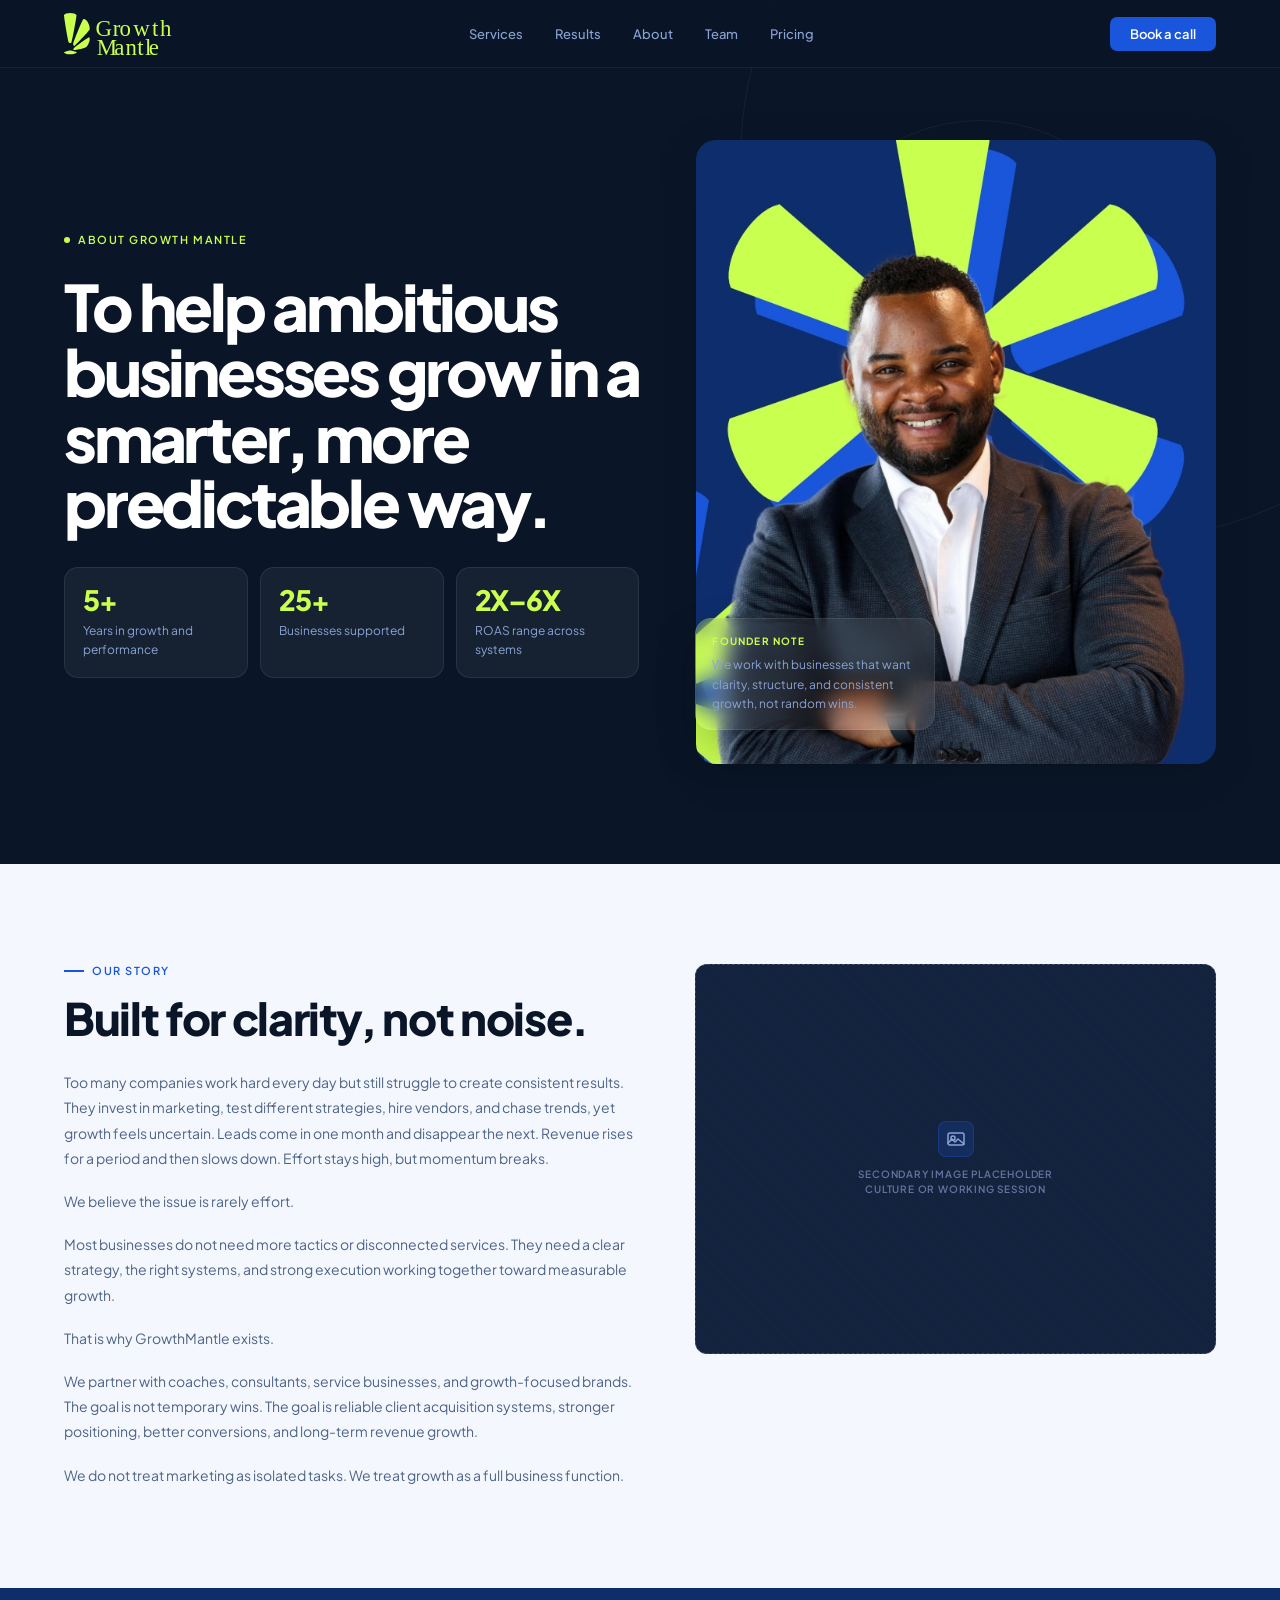
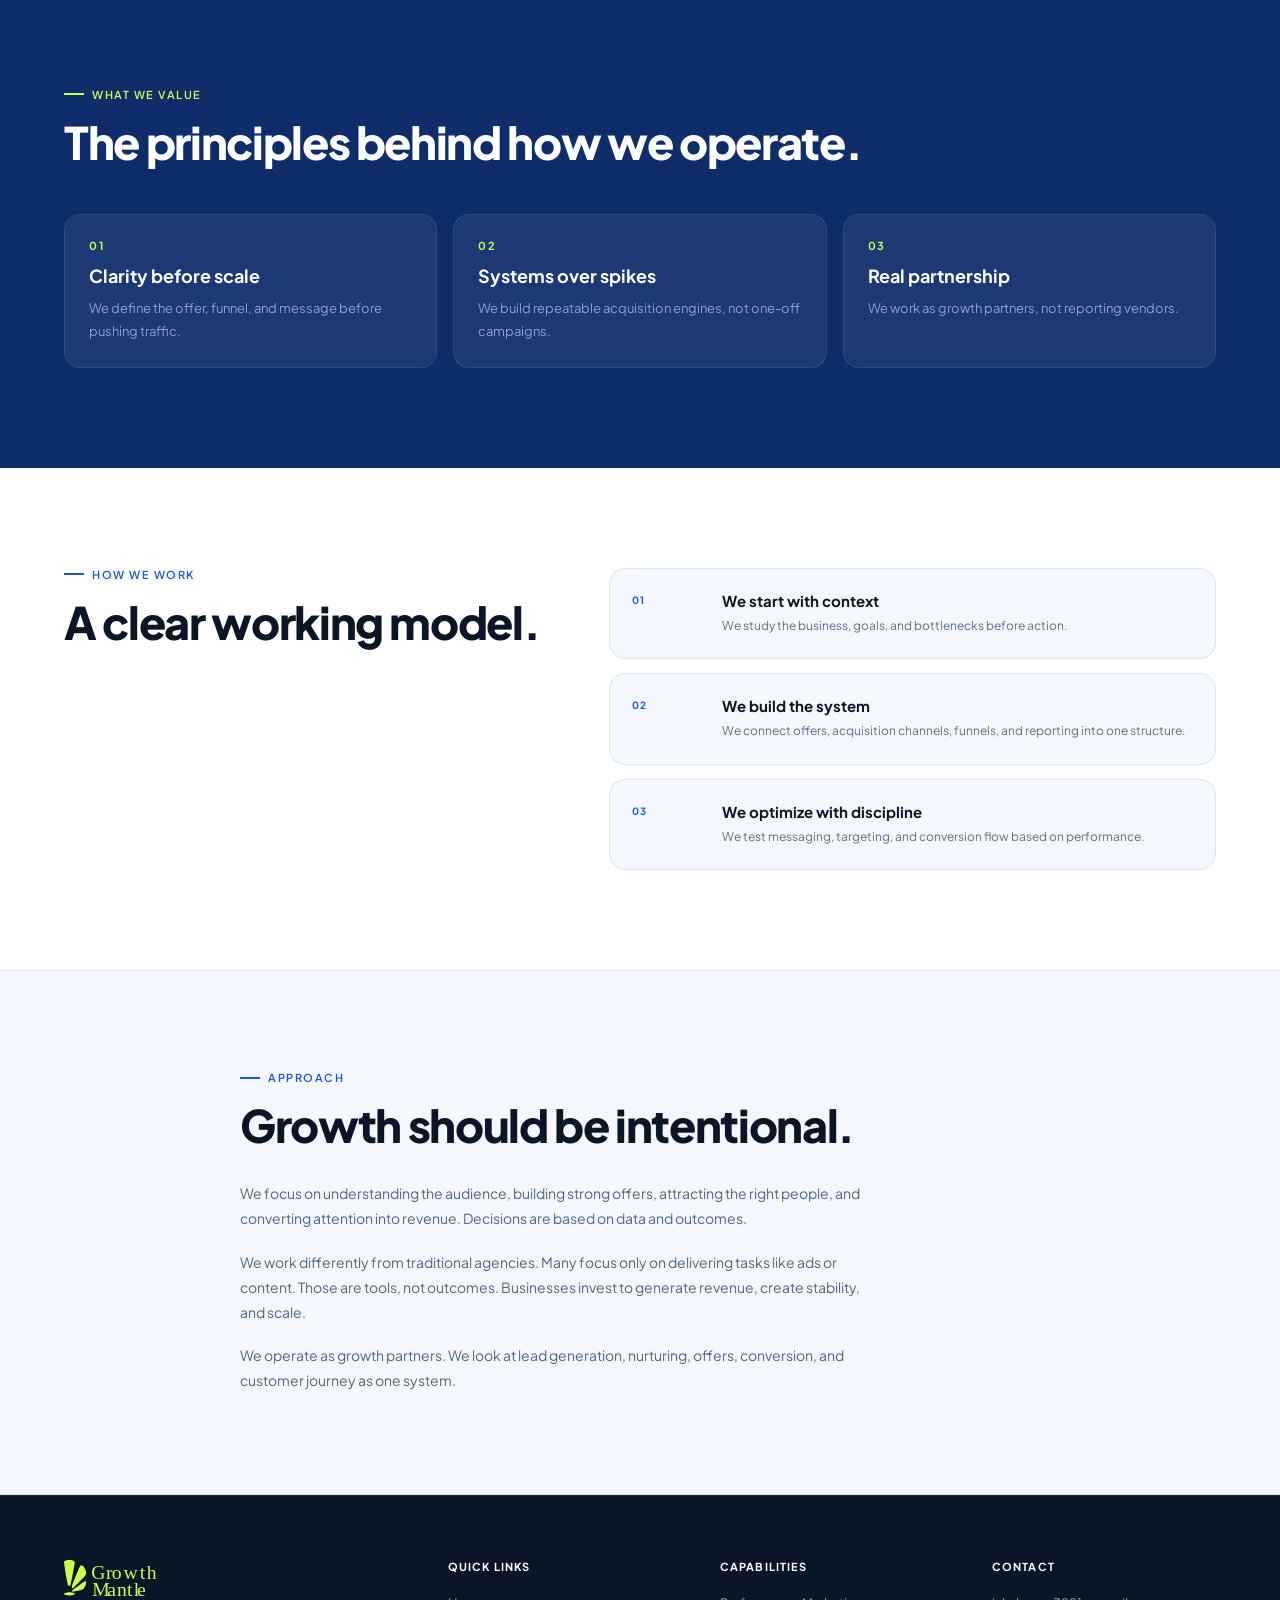
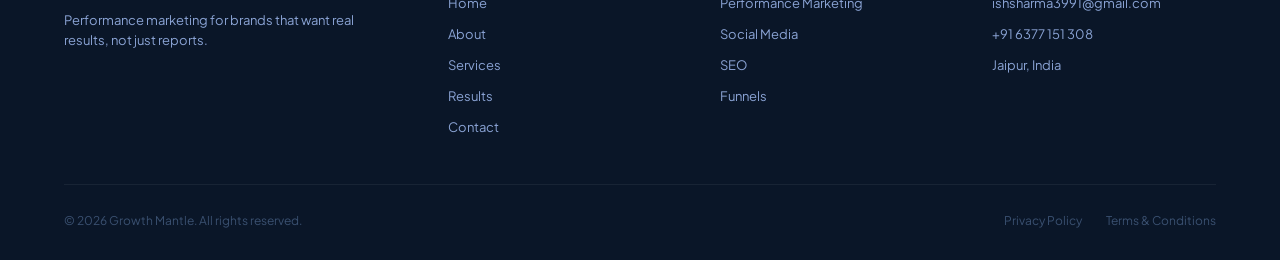
==== commit c3a03705: "feat: add services page and supporting assets to website" ====
--- a/about.html
+++ b/about.html
@@ -34,14 +34,11 @@
     <div class="about-page-inner">
       <div class="about-page-copy fade-up">
         <div class="hero-eyebrow"><span class="hero-dot"></span> About Growth Mantle</div>
-        <h1 class="about-page-h1">A lean growth team built to think clearly, move fast, and stay close to the work.</h1>
-        <p class="about-page-sub">This wireframe gives you a dedicated About Us page in the same visual language as the
-          main site. It includes space for founder imagery, story, values, proof points, team snapshots, and a strong
-          close.</p>
-        <div class="hero-actions">
+        <h1 class="about-page-h1">To help ambitious businesses grow in a smarter, more predictable way.</h1>
+        <!-- <div class="hero-actions">
           <a href="index.html#contact" class="btn-primary">Book a Call</a>
           <a href="#story" class="btn-ghost">See our story</a>
-        </div>
+        </div> -->
         <div class="about-page-mini-stats">
           <div class="about-page-mini-card">
             <div class="about-page-mini-value">5+</div>
@@ -52,30 +49,19 @@
             <div class="about-page-mini-label">Businesses supported</div>
           </div>
           <div class="about-page-mini-card">
-            <div class="about-page-mini-value">2X-6X</div>
+            <div class="about-page-mini-value">2X–6X</div>
             <div class="about-page-mini-label">ROAS range across systems</div>
           </div>
         </div>
       </div>
       <div class="about-page-visual fade-up">
-        <div class="about-wire-hero-main ph">
-          <div class="ph-icon"><svg width="20" height="20" viewBox="0 0 20 20" fill="none">
-              <rect x="2" y="4" width="16" height="12" rx="2" stroke="#8AA3D4" stroke-width="1.5" />
-              <circle cx="7" cy="9" r="2" stroke="#8AA3D4" stroke-width="1.5" />
-              <path d="M2 14l4-4 3 3 3-3 6 5" stroke="#8AA3D4" stroke-width="1.5" stroke-linecap="round"
-                stroke-linejoin="round" />
-            </svg></div>
-          <div class="ph-label">Founder or team hero image<br />Suggested: 900x1100px</div>
+        <div class="about-wire-hero-main">
+          <img src="images/aboutus.webp" alt="Growth Mantle Team">
         </div>
         <div class="about-wire-floating about-wire-floating-a">
-          <div class="about-wire-note-label">What belongs here</div>
-          <div class="about-wire-note-title">Founder note or positioning line</div>
-          <div class="about-wire-note-copy">A short sentence about why the agency exists and the kind of client fit you
-            care about.</div>
-        </div>
-        <div class="about-wire-floating about-wire-floating-b">
-          <div class="about-wire-note-label">Image Slot</div>
-          <div class="about-wire-note-title">Culture / workshop / office photo</div>
+          <div class="about-wire-note-label">Founder note</div>
+          <div class="about-wire-note-copy">We work with businesses that want clarity, structure, and consistent growth,
+            not random wins.</div>
         </div>
       </div>
     </div>
@@ -85,16 +71,20 @@
     <div class="about-story-layout">
       <div class="fade-up">
         <div class="eyebrow">Our Story</div>
-        <h2 class="sec-h2">Built for clarity, not agency theater.</h2>
-        <p class="sec-p" style="max-width:580px;">This section is where you explain who you are, how the agency started,
-          what you believe about growth, and why clients trust you with execution. Keep it direct and personal instead of
-          generic.</p>
+        <h2 class="sec-h2">Built for clarity, not noise.</h2>
         <div class="about-story-text">
-          <p>Growth Mantle can position itself as a small, hands-on team that values sharp thinking, fast iteration, and
-            honest reporting. This is a good place for a founder-led story that explains the transition from freelance or
-            consulting experience into a more focused growth practice.</p>
-          <p>You can also mention what you are not: bloated retainers, passive account management, and vanity dashboards.
-            That contrast will make the page feel more grounded and believable.</p>
+          <p>Too many companies work hard every day but still struggle to create consistent results. They invest in
+            marketing, test different strategies, hire vendors, and chase trends, yet growth feels uncertain. Leads come
+            in one month and disappear the next. Revenue rises for a period and then slows down. Effort stays high, but
+            momentum breaks.</p>
+          <p>We believe the issue is rarely effort.</p>
+          <p>Most businesses do not need more tactics or disconnected services. They need a clear strategy, the right
+            systems, and strong execution working together toward measurable growth.</p>
+          <p>That is why GrowthMantle exists.</p>
+          <p>We partner with coaches, consultants, service businesses, and growth-focused brands. The goal is not
+            temporary wins. The goal is reliable client acquisition systems, stronger positioning, better conversions,
+            and long-term revenue growth.</p>
+          <p>We do not treat marketing as isolated tasks. We treat growth as a full business function.</p>
         </div>
       </div>
       <div class="about-story-side fade-up">
@@ -105,19 +95,7 @@
               <path d="M2 14l4-4 3 3 3-3 6 5" stroke="#8AA3D4" stroke-width="1.5" stroke-linecap="round"
                 stroke-linejoin="round" />
             </svg></div>
-          <div class="ph-label">Secondary image placeholder<br />Team workshop / call / working session</div>
-        </div>
-        <div class="about-principles">
-          <div class="about-principle-card">
-            <div class="about-principle-title">Hands-on execution</div>
-            <div class="about-principle-copy">The people you meet are the people shaping campaigns, funnels, and testing.
-            </div>
-          </div>
-          <div class="about-principle-card">
-            <div class="about-principle-title">Commercial thinking</div>
-            <div class="about-principle-copy">Work is measured by revenue quality, sales efficiency, and lead consistency.
-            </div>
-          </div>
+          <div class="ph-label">Secondary image placeholder<br />Culture or working session</div>
         </div>
       </div>
     </div>
@@ -125,25 +103,22 @@
 
   <section class="about-values-wrap">
     <div class="eyebrow volt">What We Value</div>
-    <h2 class="sec-h2 light">The principles behind the way we grow brands.</h2>
+    <h2 class="sec-h2 light">The principles behind how we operate.</h2>
     <div class="about-values-grid">
       <div class="about-value-card fade-up">
         <div class="about-value-num">01</div>
         <div class="about-value-title">Clarity before scale</div>
-        <div class="about-value-copy">We define the offer, funnel, and message architecture before pushing harder on
-          traffic.</div>
+        <div class="about-value-copy">We define the offer, funnel, and message before pushing traffic.</div>
       </div>
       <div class="about-value-card fade-up">
         <div class="about-value-num">02</div>
         <div class="about-value-title">Systems over spikes</div>
-        <div class="about-value-copy">The goal is not one lucky campaign. It is a repeatable acquisition engine clients
-          can trust.</div>
+        <div class="about-value-copy">We build repeatable acquisition engines, not one-off campaigns.</div>
       </div>
       <div class="about-value-card fade-up">
         <div class="about-value-num">03</div>
         <div class="about-value-title">Real partnership</div>
-        <div class="about-value-copy">Clients should feel they have a strategic growth partner, not a remote reporting
-          vendor.</div>
+        <div class="about-value-copy">We work as growth partners, not reporting vendors.</div>
       </div>
     </div>
   </section>
@@ -152,115 +127,71 @@
     <div class="about-journey-layout">
       <div class="fade-up">
         <div class="eyebrow">How We Work</div>
-        <h2 class="sec-h2">A simple narrative for how clients experience the team.</h2>
-        <p class="sec-p">This part of the About page explains the working style in more human terms than the main process
-          section. It helps prospects picture the relationship, not just the deliverables.</p>
+        <h2 class="sec-h2">A clear working model.</h2>
       </div>
       <div class="about-journey-list">
         <div class="about-journey-step fade-up">
           <div class="about-journey-step-num">01</div>
           <div>
             <div class="about-journey-step-title">We start with context</div>
-            <div class="about-journey-step-copy">A quick founder note, business snapshot, and current bottlenecks create a
-              stronger foundation than rushing into media plans.</div>
+            <div class="about-journey-step-copy">We study the business, goals, and bottlenecks before action.</div>
           </div>
         </div>
         <div class="about-journey-step fade-up">
           <div class="about-journey-step-num">02</div>
           <div>
-            <div class="about-journey-step-title">We build the operating system</div>
-            <div class="about-journey-step-copy">Offer clarity, acquisition channels, CRM flow, landing pages, and
-              reporting cadence all connect here.</div>
+            <div class="about-journey-step-title">We build the system</div>
+            <div class="about-journey-step-copy">We connect offers, acquisition channels, funnels, and reporting into
+              one structure.</div>
           </div>
         </div>
         <div class="about-journey-step fade-up">
           <div class="about-journey-step-num">03</div>
           <div>
             <div class="about-journey-step-title">We optimize with discipline</div>
-            <div class="about-journey-step-copy">The team tests messaging, targeting, and conversion flow while keeping the
-              commercial goal visible.</div>
-          </div>
-        </div>
-      </div>
-    </div>
-  </section>
-
-  <section class="about-team-wrap" id="team">
-    <div class="eyebrow">Who You Meet</div>
-    <h2 class="sec-h2">A team section with room to grow.</h2>
-    <p class="sec-p">Use this as a wireframe for founder profiles, specialist roles, or even a single founder plus
-      network model. The cards below are ready for real headshots later.</p>
-    <div class="about-team-grid">
-      <div class="about-team-card fade-up">
-        <div class="ph about-team-photo">
-          <div class="ph-icon"><svg width="20" height="20" viewBox="0 0 20 20" fill="none">
-              <rect x="2" y="4" width="16" height="12" rx="2" stroke="#8AA3D4" stroke-width="1.5" />
-              <circle cx="7" cy="9" r="2" stroke="#8AA3D4" stroke-width="1.5" />
-              <path d="M2 14l4-4 3 3 3-3 6 5" stroke="#8AA3D4" stroke-width="1.5" stroke-linecap="round"
-                stroke-linejoin="round" />
-            </svg></div>
-          <div class="ph-label">Headshot placeholder</div>
-        </div>
-        <div class="about-team-name">Founder / Growth Lead</div>
-        <div class="about-team-role">Strategy, positioning, acquisition planning</div>
-        <div class="about-team-copy">Add a short paragraph here about the person clients trust to steer the overall growth
-          direction.</div>
-      </div>
-      <div class="about-team-card fade-up">
-        <div class="ph about-team-photo">
-          <div class="ph-icon"><svg width="20" height="20" viewBox="0 0 20 20" fill="none">
-              <rect x="2" y="4" width="16" height="12" rx="2" stroke="#8AA3D4" stroke-width="1.5" />
-              <circle cx="7" cy="9" r="2" stroke="#8AA3D4" stroke-width="1.5" />
-              <path d="M2 14l4-4 3 3 3-3 6 5" stroke="#8AA3D4" stroke-width="1.5" stroke-linecap="round"
-                stroke-linejoin="round" />
-            </svg></div>
-          <div class="ph-label">Headshot placeholder</div>
-        </div>
-        <div class="about-team-name">Performance Specialist</div>
-        <div class="about-team-role">Paid acquisition, optimization, reporting</div>
-        <div class="about-team-copy">This card works for a media buyer, analyst, or execution partner depending on how
-          your team is structured.</div>
-      </div>
-      <div class="about-team-card fade-up">
-        <div class="ph about-team-photo">
-          <div class="ph-icon"><svg width="20" height="20" viewBox="0 0 20 20" fill="none">
-              <rect x="2" y="4" width="16" height="12" rx="2" stroke="#8AA3D4" stroke-width="1.5" />
-              <circle cx="7" cy="9" r="2" stroke="#8AA3D4" stroke-width="1.5" />
-              <path d="M2 14l4-4 3 3 3-3 6 5" stroke="#8AA3D4" stroke-width="1.5" stroke-linecap="round"
-                stroke-linejoin="round" />
-            </svg></div>
-          <div class="ph-label">Headshot placeholder</div>
-        </div>
-        <div class="about-team-name">Content / Funnel Partner</div>
-        <div class="about-team-role">Message clarity, landing pages, conversion assets</div>
-        <div class="about-team-copy">Use this for anyone involved in copy, creative, content systems, or conversion
-          journey design.</div>
-      </div>
-    </div>
-  </section>
-
-  <section class="about-proof-wrap">
+            <div class="about-journey-step-copy">We test messaging, targeting, and conversion flow based on performance.
+            </div>
+          </div>
+        </div>
+      </div>
+    </div>
+  </section>
+
+  <section id="about-approach"
+    style="border-top: 1px solid rgba(138, 163, 212, 0.2); border-bottom: 1px solid rgba(138, 163, 212, 0.2);">
+    <div class="container fade-up" style="max-width: 800px;">
+      <div class="eyebrow">Approach</div>
+      <h2 class="sec-h2" style="margin-bottom: 32px;">Growth should be intentional.</h2>
+      <div class="about-story-text">
+        <p>We focus on understanding the audience, building strong offers, attracting the right people, and converting
+          attention into revenue. Decisions are based on data and outcomes.</p>
+        <p>We work differently from traditional agencies. Many focus only on delivering tasks like ads or content. Those
+          are tools, not outcomes. Businesses invest to generate revenue, create stability, and scale.</p>
+        <p>We operate as growth partners. We look at lead generation, nurturing, offers, conversion, and customer
+          journey as one system.</p>
+      </div>
+    </div>
+  </section>
+
+  <!-- <section class="about-proof-wrap">
     <div class="about-proof-layout">
       <div class="fade-up">
         <div class="eyebrow volt">Proof & Credibility</div>
-        <h2 class="sec-h2 light">Show numbers, client fit, and selected logos without overloading the page.</h2>
-        <p class="sec-p light">This wireframe combines a proof dashboard with placeholders for logos, screenshots, mini
-          testimonials, certifications, or tools you use.</p>
-        <div class="about-proof-grid">
-          <div class="about-proof-card">
-            <div class="about-proof-value">30-60d</div>
+        <div class="about-proof-grid" style="margin-top: 32px;">
+          <div class="about-proof-card">
+            <div class="about-proof-value">30–60d</div>
             <div class="about-proof-label">Initial traction window</div>
           </div>
           <div class="about-proof-card">
-            <div class="about-proof-value">60-90d</div>
+            <div class="about-proof-value">60–90d</div>
             <div class="about-proof-label">System stability window</div>
           </div>
           <div class="about-proof-card">
-            <div class="about-proof-value">5-20+</div>
+            <div class="about-proof-value">5–20+</div>
             <div class="about-proof-label">Weekly inbound lead flow</div>
           </div>
           <div class="about-proof-card">
-            <div class="about-proof-value">25%-70%</div>
+            <div class="about-proof-value">25%–70%</div>
             <div class="about-proof-label">Conversion lift range</div>
           </div>
         </div>
@@ -273,12 +204,12 @@
               <path d="M2 14l4-4 3 3 3-3 6 5" stroke="#8AA3D4" stroke-width="1.5" stroke-linecap="round"
                 stroke-linejoin="round" />
             </svg></div>
-          <div class="ph-label">Logo wall / certifications / press mentions</div>
+          <div class="ph-label">Logo wall placeholder</div>
         </div>
         <div class="about-quote-card">
           <div class="testi-stars">★★★★★</div>
-          <div class="about-quote-copy">"This is a placeholder for a founder testimonial, client quote, or a short proof
-            statement that reinforces trust."</div>
+          <div class="about-quote-copy">Clients trust us because we focus on qualified leads, conversion rates,
+            acquisition cost, and revenue growth.</div>
           <div class="about-quote-author">Client name / role</div>
         </div>
       </div>
@@ -289,14 +220,14 @@
     <div class="cta-wrap-inner">
       <div class="cta-box">
         <div>
-          <div class="cta-title">Want this turned from wireframe into a finished About page?</div>
-          <div class="cta-sub">We can replace the placeholder copy and image slots with your actual story, people,
-            numbers, and brand assets next.</div>
+          <div class="cta-title">GrowthMantle is built for businesses that want clarity, confidence, and consistency.
+          </div>
+          <div class="cta-sub">We are here to move you beyond guesswork and build systems that last.</div>
         </div>
         <a href="index.html#contact" class="btn-cta">Start with a free audit</a>
       </div>
     </div>
-  </section>
+  </section> -->
 
   <footer>
     <div class="ft-inner">
@@ -345,4 +276,4 @@
   <script src="js/app.js"></script>
 </body>
 
-</html>
+</html>
--- a/css/style.css
+++ b/css/style.css
@@ -1069,9 +1069,8 @@
 
     .testi-layout {
       display: grid;
-      grid-template-columns: minmax(0, 760px) minmax(280px, 360px);
-      justify-content: space-between;
-      gap: 32px;
+      grid-template-columns: 0.9fr 1.1fr;
+      gap: 56px;
       align-items: start;
       margin-top: 56px;
     }
@@ -1079,10 +1078,9 @@
     .testi-imgs {
       display: flex;
       flex-direction: column;
-      gap: 12px;
+      gap: 16px;
       position: sticky;
       top: 100px;
-      max-width: 760px;
     }
 
     .testi-img-main {
@@ -1111,17 +1109,20 @@
     }
 
     .testi-cards {
-      display: flex;
-      flex-direction: column;
-      gap: 12px;
-      max-width: 360px;
+      display: grid;
+      gap: 24px;
     }
 
     .testi-card {
-      background: rgba(255, 255, 255, 0.05);
-      border: 1px solid rgba(255, 255, 255, 0.08);
-      border-radius: 14px;
-      padding: 22px;
+      background: rgba(255, 255, 255, 0.04);
+      border: 1px solid rgba(255, 255, 255, 0.07);
+      border-radius: 16px;
+      padding: 32px;
+      transition: background 0.3s ease;
+    }
+    
+    .testi-card:hover {
+      background: rgba(255, 255, 255, 0.06);
     }
 
     .testi-stars {
@@ -1415,9 +1416,9 @@
     }
 
     .about-page-hero {
-      min-height: 82vh;
+      min-height: 55vh;
       background: var(--abyss);
-      padding: 120px 5% 88px;
+      padding: 140px 5% 100px;
       position: relative;
       overflow: hidden;
     }
@@ -1461,6 +1462,7 @@
       letter-spacing: -0.05em;
       color: var(--white);
       max-width: 740px;
+      margin-bottom: 32px;
     }
 
     .about-page-sub {
@@ -1509,6 +1511,16 @@
       width: min(100%, 520px);
       aspect-ratio: 5 / 6;
       margin-left: auto;
+      border-radius: 20px;
+      overflow: hidden;
+      box-shadow: 0 10px 40px rgba(0, 0, 0, 0.2);
+    }
+
+    .about-wire-hero-main img {
+      width: 100%;
+      height: 100%;
+      object-fit: cover;
+      display: block;
     }
 
     .about-wire-floating {
@@ -2182,13 +2194,16 @@
     /* VIDEO SECTION */
     .video-sec {
       background: var(--abyss);
-      padding: 100px 0;
+      padding: 80px 0;
     }
 
     .video-grid {
       display: grid;
       grid-template-columns: repeat(4, 1fr);
       gap: 20px;
+      max-width: 1000px;
+      margin-left: auto;
+      margin-right: auto;
     }
 
     .video-card {
@@ -2199,6 +2214,7 @@
       background: #0a0a1a;
       border: 1px solid rgba(255, 255, 255, 0.08);
       transition: transform 0.3s ease;
+      cursor: pointer;
     }
 
     .video-card:hover {
@@ -2247,3 +2263,156 @@
     }
 
 
+
+/* PROMISE SECTION */
+.svc-promise-sec {
+    background: var(--abyss);
+    padding: 80px 0;
+}
+
+.promise-grid {
+    display: grid;
+    grid-template-columns: repeat(3, 1fr);
+    gap: 24px;
+}
+
+.promise-card {
+    background: rgba(255, 255, 255, 0.03);
+    border: 1px solid rgba(255, 255, 255, 0.05);
+    border-radius: 20px;
+    padding: 48px 32px;
+    transition: all 0.4s cubic-bezier(0.165, 0.84, 0.44, 1);
+    position: relative;
+    display: flex;
+    flex-direction: column;
+}
+
+.promise-card:hover {
+    transform: translateY(-8px);
+    background: rgba(255, 255, 255, 0.05);
+    border-color: rgba(203, 255, 77, 0.3);
+    box-shadow: 0 20px 40px rgba(0, 0, 0, 0.2);
+}
+
+.promise-card-featured {
+    background: linear-gradient(180deg, rgba(203, 255, 77, 0.05) 0%, rgba(255, 255, 255, 0.03) 100%);
+    border-color: rgba(203, 255, 77, 0.2);
+}
+
+.promise-num {
+    font-size: 11px;
+    font-weight: 800;
+    color: var(--volt);
+    text-transform: uppercase;
+    letter-spacing: 0.2em;
+    margin-bottom: 32px;
+    opacity: 0.6;
+}
+
+.promise-icon {
+    margin-bottom: 24px;
+    background: rgba(203, 255, 77, 0.1);
+    width: 48px;
+    height: 48px;
+    display: flex;
+    align-items: center;
+    justify-content: center;
+    border-radius: 12px;
+}
+
+.promise-title {
+    font-size: 26px;
+    font-weight: 800;
+    color: var(--white);
+    margin-bottom: 16px;
+    letter-spacing: -0.03em;
+}
+
+.promise-desc {
+    font-size: 15px;
+    color: var(--muted);
+    line-height: 1.6;
+    margin-bottom: 40px;
+}
+
+.promise-metric {
+    margin-top: auto;
+    padding-top: 32px;
+    border-top: 1px solid rgba(255, 255, 255, 0.05);
+}
+
+.promise-metric-val {
+    display: block;
+    font-size: 36px;
+    font-weight: 800;
+    color: var(--white);
+    line-height: 1;
+    margin-bottom: 8px;
+}
+
+.promise-metric-lbl {
+    font-size: 10px;
+    font-weight: 700;
+    color: var(--volt);
+    text-transform: uppercase;
+    letter-spacing: 0.15em;
+}
+
+@media (max-width: 992px) {
+    .promise-grid {
+        grid-template-columns: repeat(2, 1fr);
+    }
+}
+
+@media (max-width: 640px) {
+    .promise-grid {
+        grid-template-columns: 1fr;
+    }
+
+    .svc-promise-sec {
+        padding: 60px 0;
+    }
+}
+
+/* PERFORMANCE PROOF CARDS */
+.perf-grid {
+    display: grid;
+    grid-template-columns: 1fr 1fr;
+    gap: 32px;
+}
+
+.perf-card {
+    background: rgba(255, 255, 255, 0.03);
+    border: 1px solid rgba(255, 255, 255, 0.08);
+    border-radius: 20px;
+    padding: 40px;
+    display: flex;
+    flex-direction: column;
+    justify-content: center;
+    position: relative;
+    overflow: hidden;
+    min-height: 320px;
+    transition: transform 0.3s ease;
+}
+
+.perf-card:hover {
+    transform: translateY(-5px);
+    background: rgba(255, 255, 255, 0.05);
+}
+
+.perf-card .dash-top {
+    margin-bottom: 24px;
+}
+
+.perf-card .dash-main-value {
+    font-size: 48px;
+    color: var(--volt);
+    font-weight: 800;
+}
+
+@media (max-width: 768px) {
+    .perf-grid {
+        grid-template-columns: 1fr;
+        gap: 24px;
+    }
+}
